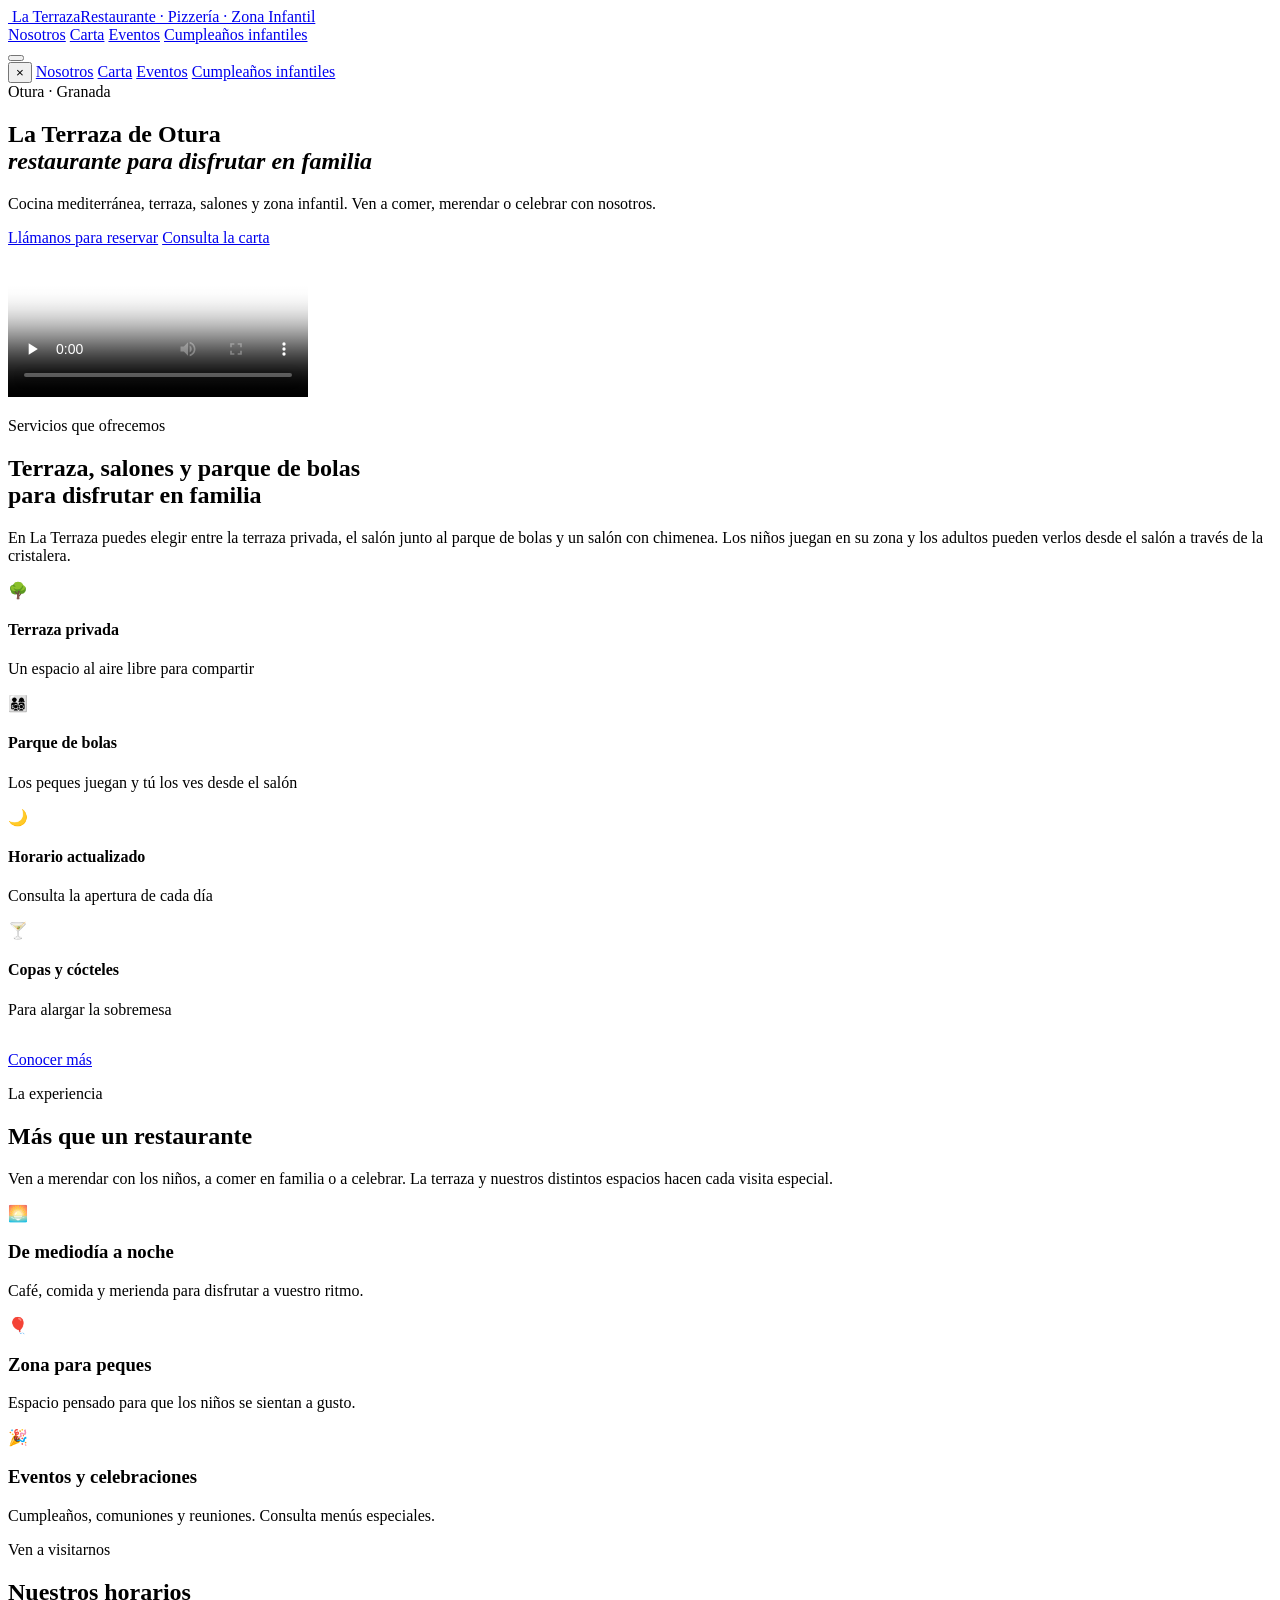
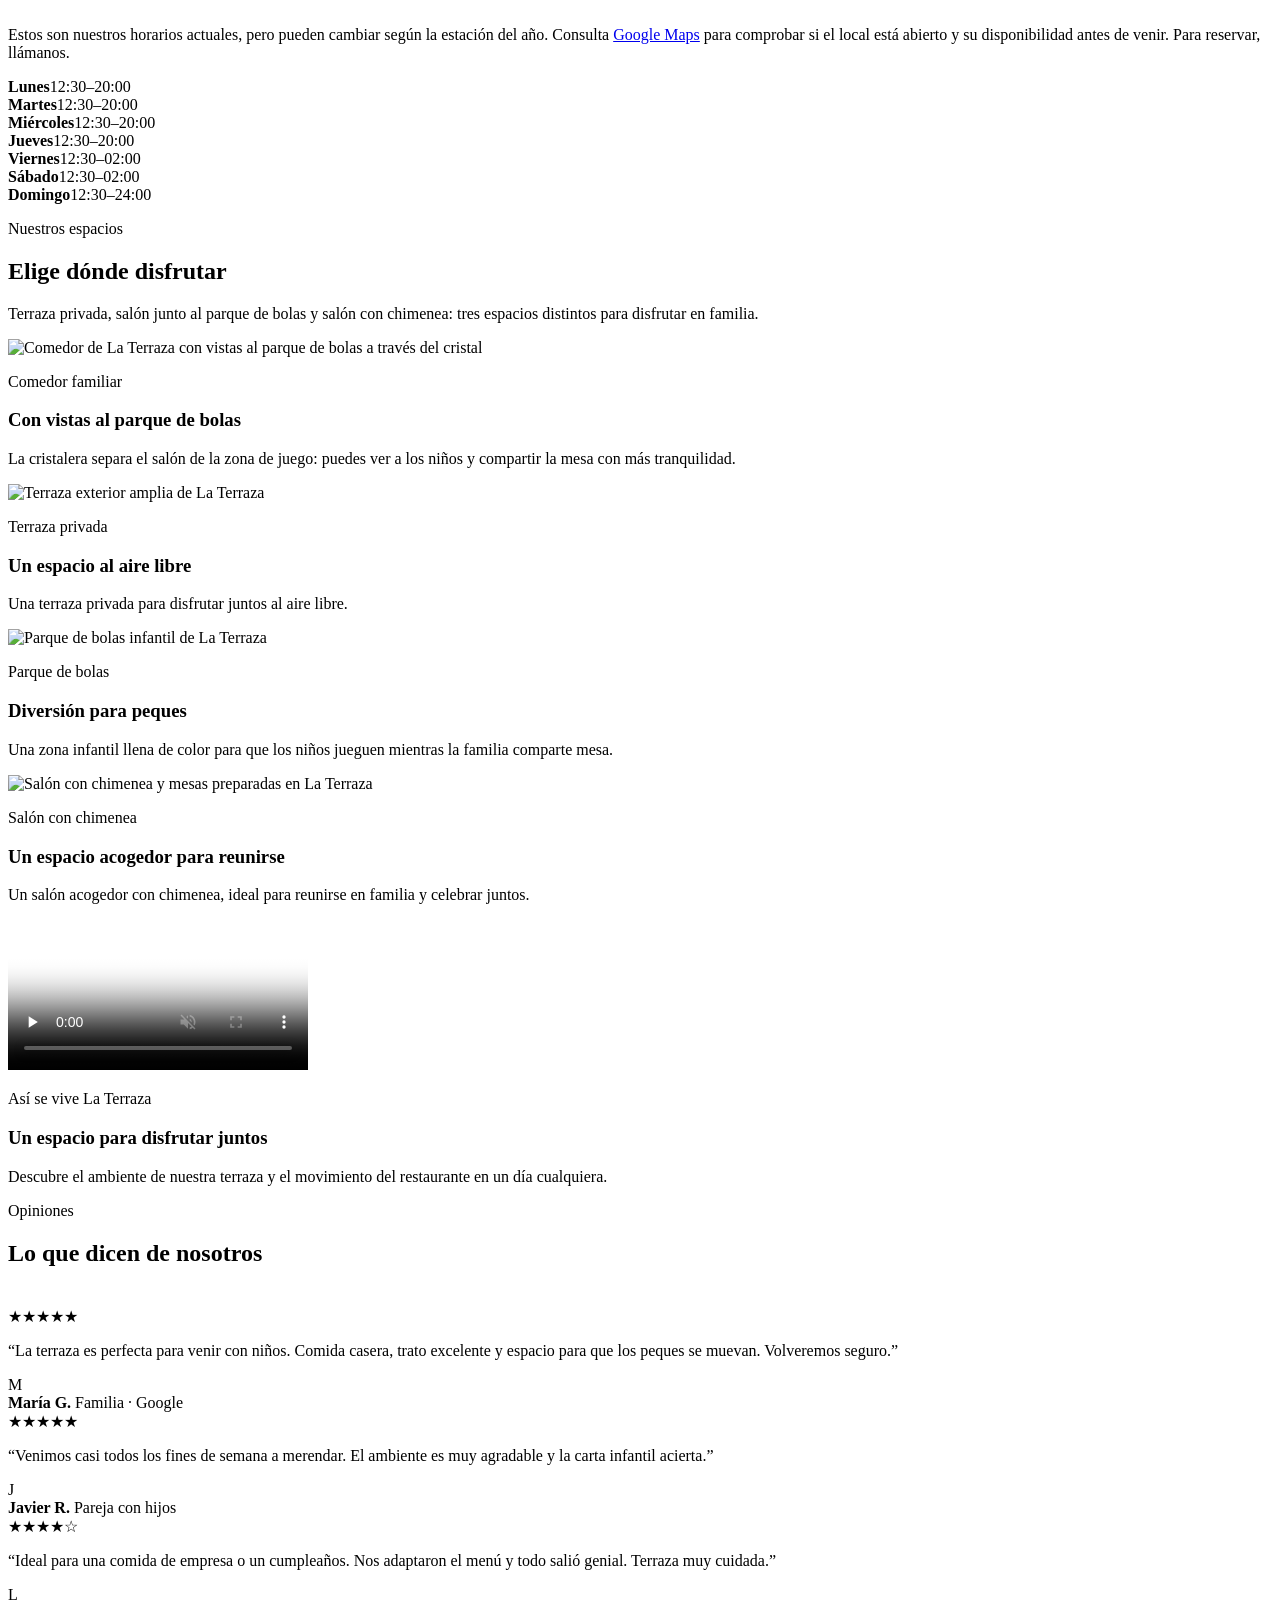
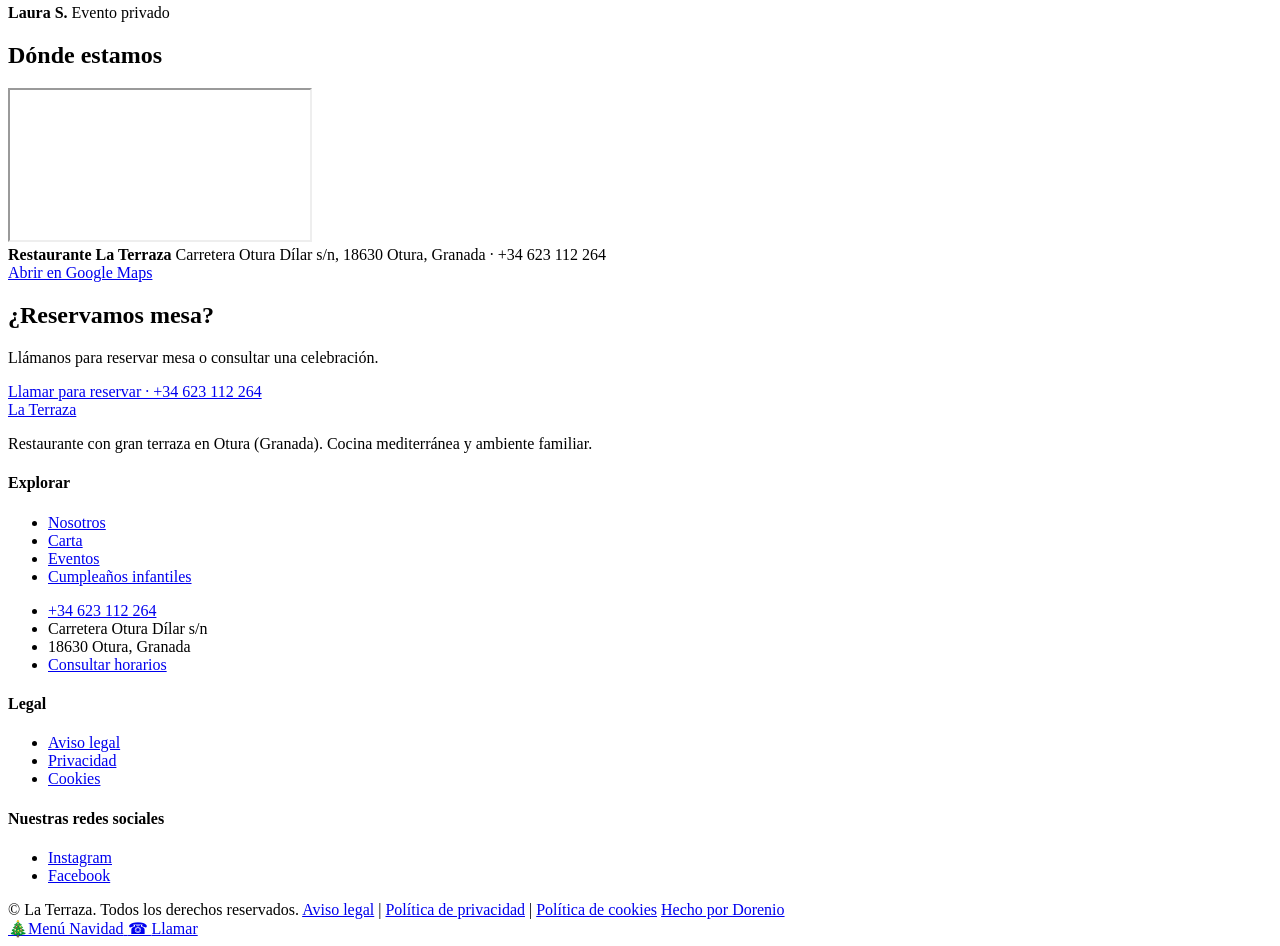
==== index.html @ bc618359 "Mejora SEO local de La Terraza" ====
<!DOCTYPE html>
<html lang="es">
<head>
  <meta charset="UTF-8" />
  <meta name="viewport" content="width=device-width, initial-scale=1.0" />
  <title>Restaurante en Otura, Granada | La Terraza</title>
  <meta name="description" content="Restaurante familiar en Otura con cocina mediterránea, terraza, salones y zona infantil. Ven a comer o celebra cumpleaños y eventos en La Terraza." />
  <meta name="theme-color" content="#1a2e1a" />
  <link rel="preconnect" href="https://fonts.googleapis.com" />
  <link rel="preconnect" href="https://fonts.gstatic.com" crossorigin />
  <link href="https://fonts.googleapis.com/css2?family=Cormorant+Garamond:ital,wght@0,400;0,500;0,600;0,700;1,400&family=Outfit:wght@300;400;500;600;700&display=swap" rel="stylesheet" media="print" onload="this.media='all'" />
  <link rel="preload" as="image" href="assets/portada-restaurante.jpg" fetchpriority="high" />
  <link rel="stylesheet" href="css/styles.css" />
</head>
<body>
  <header class="header" id="header">
    <div class="container header-inner">
      <a href="index.html" class="logo">
        <img class="brand-mark" src="assets/branding/logo-la-terraza.png" alt="" />
        <span class="brand-copy">La Terraza<span data-lang="es">Restaurante · Pizzería · Zona Infantil</span></span>
      </a>
      <nav class="nav">
        <a href="nosotros.html" data-lang="es">Nosotros</a>
        <a href="carta.html" data-lang="es">Carta</a>
        <a href="eventos.html" data-lang="es">Eventos</a>
        <a href="cumpleanos-infantiles.html" data-lang="es">Cumpleaños infantiles</a>
      </nav>
      <button class="burger" id="burger" aria-label="Menú"><span></span><span></span><span></span></button>
    </div>
  </header>

  <div class="mobile-nav" id="mobileNav">
    <button class="close-btn" id="closeNav">×</button>
    <a href="nosotros.html" data-lang="es">Nosotros</a>
    <a href="carta.html" data-lang="es">Carta</a>
    <a href="eventos.html" data-lang="es">Eventos</a>
    <a href="cumpleanos-infantiles.html" data-lang="es">Cumpleaños infantiles</a>
  </div>

  <section class="hero">
    <div class="hero-bg"></div>
    <div class="container hero-content">
      <span class="hero-badge">Otura · Granada</span>
      <h1>La Terraza de Otura<br><em>restaurante para disfrutar en familia</em></h1>
      <p class="hero-lead">Cocina mediterránea, terraza, salones y zona infantil. Ven a comer, merendar o celebrar con nosotros.</p>
      <div class="hero-actions">
        <a class="btn btn-primary" href="tel:+34623112264">Llámanos para reservar</a>
        <a class="btn btn-outline" href="carta.html">Consulta la carta</a>
      </div>
    </div>
  </section>


  <section class="about">
    <div class="container">
      <div class="about-grid">
        <div class="about-images">
          <video class="about-video" controls playsinline preload="none" poster="assets/videos/preview-home-about.jpg" aria-label="Vídeo de la terraza y el parque de bolas de La Terraza">
            <source src="assets/videos/igexport-DWR6IYSO7n6.mp4" type="video/mp4" />
            Tu navegador no puede reproducir este vídeo.
          </video>
        </div>
        <div>
          <p class="section-label" data-lang="es">Servicios que ofrecemos</p>
          <h2 class="section-title" data-lang="es">Terraza, salones y parque de bolas<br>para disfrutar en familia</h2>
          <p class="section-lead" data-lang="es">
            En La Terraza puedes elegir entre la terraza privada, el salón junto al parque de bolas y un salón con chimenea. Los niños juegan en su zona y los adultos pueden verlos desde el salón a través de la cristalera.
          </p>
          <div class="about-features">
            <div class="feature">
              <div class="feature-icon">🌳</div>
              <div>
                <h4 data-lang="es">Terraza privada</h4>
                <p data-lang="es">Un espacio al aire libre para compartir</p>
              </div>
            </div>
            <div class="feature">
              <div class="feature-icon">👨‍👩‍👧‍👦</div>
              <div>
                <h4 data-lang="es">Parque de bolas</h4>
                <p data-lang="es">Los peques juegan y tú los ves desde el salón</p>
              </div>
            </div>
            <div class="feature">
              <div class="feature-icon">🌙</div>
              <div>
                <h4 data-lang="es">Horario actualizado</h4>
                <p data-lang="es">Consulta la apertura de cada día</p>
              </div>
            </div>
            <div class="feature">
              <div class="feature-icon">🍸</div>
              <div>
                <h4 data-lang="es">Copas y cócteles</h4>
                <p data-lang="es">Para alargar la sobremesa</p>
              </div>
            </div>
          </div>
          <div style="margin-top: 2rem;">
            <a href="nosotros.html" class="btn btn-outline-dark" data-lang="es">Conocer más</a>
          </div>
        </div>
      </div>
    </div>
  </section>

  <section class="experience">
    <div class="container">
      <p class="section-label" data-lang="es">La experiencia</p>
      <h2 class="section-title" data-lang="es">Más que un restaurante</h2>
      <p class="section-lead" data-lang="es">
        Ven a merendar con los niños, a comer en familia o a celebrar. La terraza y nuestros distintos espacios hacen cada visita especial.
      </p>
      <div class="exp-grid">
        <div class="exp-card">
          <div class="icon">🌅</div>
          <h3 data-lang="es">De mediodía a noche</h3>
          <p data-lang="es">Café, comida y merienda para disfrutar a vuestro ritmo.</p>
        </div>
        <div class="exp-card">
          <div class="icon">🎈</div>
          <h3 data-lang="es">Zona para peques</h3>
          <p data-lang="es">Espacio pensado para que los niños se sientan a gusto.</p>
        </div>
        <div class="exp-card">
          <div class="icon">🎉</div>
          <h3 data-lang="es">Eventos y celebraciones</h3>
          <p data-lang="es">Cumpleaños, comuniones y reuniones. Consulta menús especiales.</p>
        </div>
      </div>
    </div>
  </section>

  <section class="hours" id="horarios">
    <div class="container">
      <p class="section-label" data-lang="es">Ven a visitarnos</p>
      <h2 class="section-title" data-lang="es">Nuestros horarios</h2>
      <p class="section-lead" data-lang="es">Estos son nuestros horarios actuales, pero pueden cambiar según la estación del año. Consulta <a href="https://www.google.com/maps/search/?api=1&amp;query=La+Terraza+Otura" target="_blank" rel="noopener noreferrer">Google Maps</a> para comprobar si el local está abierto y su disponibilidad antes de venir. Para reservar, llámanos.</p>
      <div class="hours-grid">
        <div class="hours-row"><strong>Lunes</strong><span>12:30–20:00</span></div>
        <div class="hours-row"><strong>Martes</strong><span>12:30–20:00</span></div>
        <div class="hours-row"><strong>Miércoles</strong><span>12:30–20:00</span></div>
        <div class="hours-row"><strong>Jueves</strong><span>12:30–20:00</span></div>
        <div class="hours-row"><strong>Viernes</strong><span>12:30–02:00</span></div>
        <div class="hours-row"><strong>Sábado</strong><span>12:30–02:00</span></div>
        <div class="hours-row"><strong>Domingo</strong><span>12:30–24:00</span></div>
      </div>
    </div>
  </section>

  <section class="spaces" id="espacios">
    <div class="container">
      <p class="section-label" data-lang="es">Nuestros espacios</p>
      <h2 class="section-title" data-lang="es">Elige dónde disfrutar</h2>
      <p class="section-lead" data-lang="es">Terraza privada, salón junto al parque de bolas y salón con chimenea: tres espacios distintos para disfrutar en familia.</p>
      <div class="spaces-grid">
        <article class="space-card">
          <img src="assets/site-media/GXM_9679.jpg" alt="Comedor de La Terraza con vistas al parque de bolas a través del cristal" loading="lazy" decoding="async" />
          <div class="space-card-content">
            <p class="section-label" data-lang="es">Comedor familiar</p>
            <h3 data-lang="es">Con vistas al parque de bolas</h3>
            <p data-lang="es">La cristalera separa el salón de la zona de juego: puedes ver a los niños y compartir la mesa con más tranquilidad.</p>
          </div>
        </article>
        <article class="space-card">
          <img src="assets/site-media/GXM_0129.jpg" alt="Terraza exterior amplia de La Terraza" loading="lazy" decoding="async" />
          <div class="space-card-content">
            <p class="section-label" data-lang="es">Terraza privada</p>
            <h3 data-lang="es">Un espacio al aire libre</h3>
            <p data-lang="es">Una terraza privada para disfrutar juntos al aire libre.</p>
          </div>
        </article>
        <article class="space-card">
          <img src="assets/site-media/GXM_0488.jpg" alt="Parque de bolas infantil de La Terraza" loading="lazy" decoding="async" />
          <div class="space-card-content">
            <p class="section-label" data-lang="es">Parque de bolas</p>
            <h3 data-lang="es">Diversión para peques</h3>
            <p data-lang="es">Una zona infantil llena de color para que los niños jueguen mientras la familia comparte mesa.</p>
          </div>
        </article>
        <article class="space-card">
          <img src="assets/salon-chimenea-2.png" alt="Salón con chimenea y mesas preparadas en La Terraza" loading="lazy" decoding="async" />
          <div class="space-card-content">
            <p class="section-label" data-lang="es">Salón con chimenea</p>
            <h3 data-lang="es">Un espacio acogedor para reunirse</h3>
            <p data-lang="es">Un salón acogedor con chimenea, ideal para reunirse en familia y celebrar juntos.</p>
          </div>
        </article>
      </div>
      <div class="spaces-video">
        <video controls muted loop playsinline preload="none" poster="assets/videos/preview-home-spaces.jpg">
          <source src="assets/videos/igexport-DdZj7UNuQaH.mp4" type="video/mp4" />
        </video>
        <div>
          <p class="section-label" data-lang="es">Así se vive La Terraza</p>
          <h3 data-lang="es">Un espacio para disfrutar juntos</h3>
          <p data-lang="es">Descubre el ambiente de nuestra terraza y el movimiento del restaurante en un día cualquiera.</p>
        </div>
      </div>
    </div>
  </section>

  <section class="reviews">
    <div class="container">
      <p class="section-label" data-lang="es">Opiniones</p>
      <h2 class="section-title" data-lang="es">Lo que dicen de nosotros</h2>
      <div class="reviews-grid" style="margin-top: 2.5rem;">
        <div class="review-card">
          <div class="stars">★★★★★</div>
          <p data-lang="es">“La terraza es perfecta para venir con niños. Comida casera, trato excelente y espacio para que los peques se muevan. Volveremos seguro.”</p>
          <div class="review-author">
            <div class="review-avatar">M</div>
            <div>
              <strong>María G.</strong>
              <span data-lang="es">Familia · Google</span>
            </div>
          </div>
        </div>
        <div class="review-card">
          <div class="stars">★★★★★</div>
          <p data-lang="es">“Venimos casi todos los fines de semana a merendar. El ambiente es muy agradable y la carta infantil acierta.”</p>
          <div class="review-author">
            <div class="review-avatar">J</div>
            <div>
              <strong>Javier R.</strong>
              <span data-lang="es">Pareja con hijos</span>
            </div>
          </div>
        </div>
        <div class="review-card">
          <div class="stars">★★★★☆</div>
          <p data-lang="es">“Ideal para una comida de empresa o un cumpleaños. Nos adaptaron el menú y todo salió genial. Terraza muy cuidada.”</p>
          <div class="review-author">
            <div class="review-avatar">L</div>
            <div>
              <strong>Laura S.</strong>
              <span data-lang="es">Evento privado</span>
            </div>
          </div>
        </div>
      </div>
    </div>
  </section>

  <section class="home-map">
    <div class="container">
      <h2 class="section-title">Dónde estamos</h2>
      <div class="map-wrap">
        <iframe
          src="https://maps.google.com/maps?q=Restaurante+La+Terraza,+Otura&ll=37.0891756,-3.6273285&z=17&hl=es&output=embed"
          allowfullscreen=""
          loading="lazy"
          referrerpolicy="no-referrer-when-downgrade"
          title="Ubicación de La Terraza en Otura, Granada">
        </iframe>
      </div>
      <div class="map-card">
        <div>
          <strong>Restaurante La Terraza</strong>
          <span>Carretera Otura Dílar s/n, 18630 Otura, Granada · +34 623 112 264</span>
        </div>
        <a class="btn btn-primary" href="https://www.google.com/maps/search/?api=1&amp;query=Restaurante+La+Terraza+Otura" target="_blank" rel="noopener noreferrer">Abrir en Google Maps</a>
      </div>
    </div>
  </section>
<section class="cta-strip cta-about">
    <div class="container">
      <h2 data-lang="es">¿Reservamos mesa?</h2>
      <p data-lang="es">Llámanos para reservar mesa o consultar una celebración.</p>
      <div class="hero-actions"><a href="tel:+34623112264" class="btn btn-primary">Llamar para reservar · +34 623 112 264</a></div>
      <div class="hero-actions">
      </div>
    </div>
  </section>

  <footer class="footer">
    <div class="container">
      <div class="footer-grid">
        <div class="footer-brand">
          <a href="index.html" class="logo"><img class="brand-mark" src="assets/branding/logo-la-terraza.png" alt="" />La Terraza</a>
          <p data-lang="es">Restaurante con gran terraza en Otura (Granada). Cocina mediterránea y ambiente familiar.</p>
          </div>
        <div>
          <h4 data-lang="es">Explorar</h4>
          <ul>
              <li><a href="nosotros.html" data-lang="es">Nosotros</a></li>
              <li><a href="carta.html" data-lang="es">Carta</a></li>
              <li><a href="eventos.html" data-lang="es">Eventos</a></li>
              <li><a href="cumpleanos-infantiles.html" data-lang="es">Cumpleaños infantiles</a></li>
            </ul>
        </div>
        <div>
          <ul>
            <li><a href="tel:+34623112264">+34 623 112 264</a></li>
            <li>Carretera Otura Dílar s/n</li>
            <li>18630 Otura, Granada</li>
            <li><a href="index.html#horarios" data-lang="es">Consultar horarios</a></li>
          </ul>
        </div>
        <div>
          <h4 data-lang="es">Legal</h4>
          <ul>
            <li><a href="aviso-legal.html" data-lang="es">Aviso legal</a></li>
            <li><a href="privacidad.html" data-lang="es">Privacidad</a></li>
            <li><a href="cookies.html" data-lang="es">Cookies</a></li>
          </ul>
        </div>
        <div>
          <h4 data-lang="es">Nuestras redes sociales</h4>
          <ul>
            <li><a href="https://www.instagram.com/la_terraza_otura/" target="_blank" rel="noopener noreferrer">Instagram</a></li>
            <li><a href="https://www.facebook.com/LATERRAZAOTURA/" target="_blank" rel="noopener noreferrer">Facebook</a></li>
          </ul>
        </div>
      </div>
      <div class="footer-bottom">
        <span>© <span id="year"></span> La Terraza. <span data-lang="es">Todos los derechos reservados.</span></span>
        <span class="footer-legal"><a href="aviso-legal.html">Aviso legal</a> | <a href="privacidad.html">Política de privacidad</a> | <a href="cookies.html">Política de cookies</a></span>
        <span class="footer-credit"><a href="https://dorenio.com" target="_blank" rel="noopener noreferrer">Hecho por Dorenio</a></span>
      </div>
    </div>
  </footer>

  <script src="js/main.js"></script>
  <a href="assets/menu-navidad.pdf" class="christmas-float" target="_blank" rel="noopener noreferrer" aria-label="Ver menú y evento de Navidad">
    <span aria-hidden="true">🎄</span><span>Menú Navidad</span>
  </a>
  <a href="tel:+34623112264" class="call-float" aria-label="Llamar a La Terraza">☎ <span>Llamar</span></a>
</body>
</html>
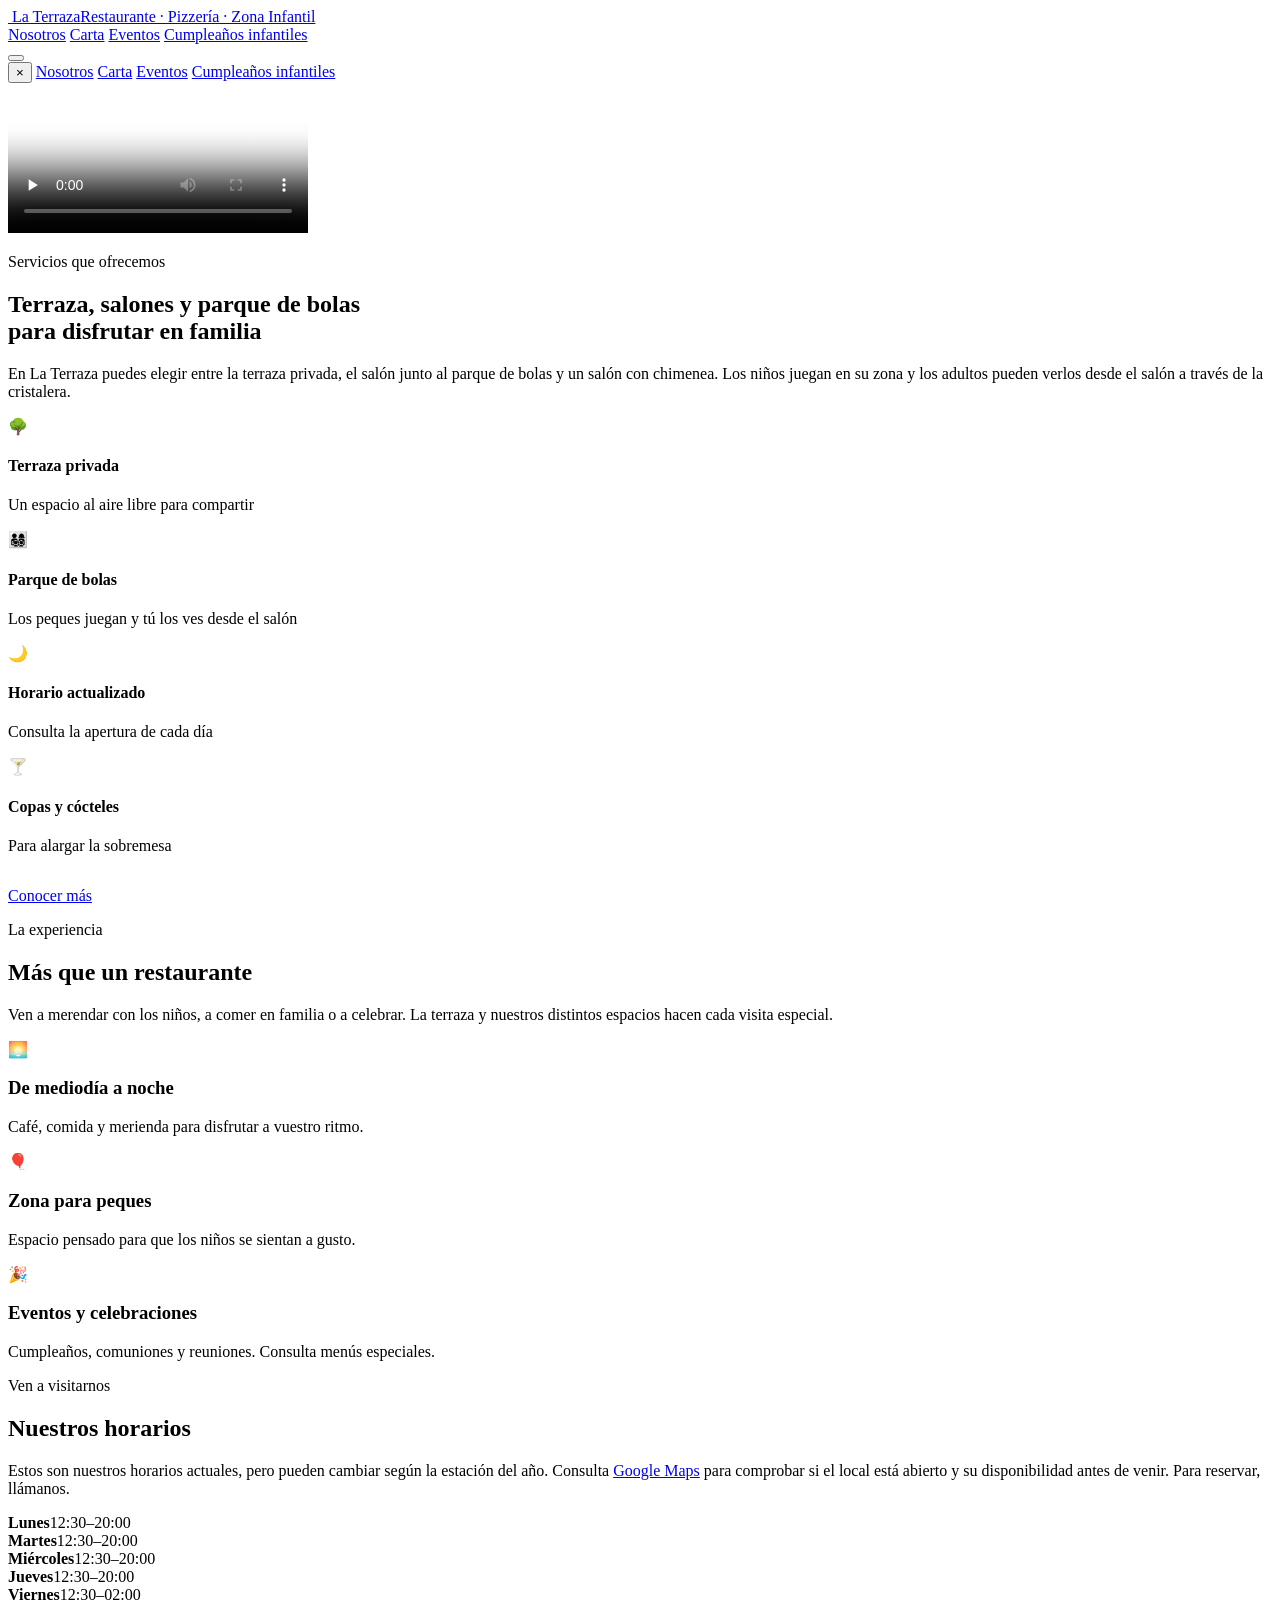
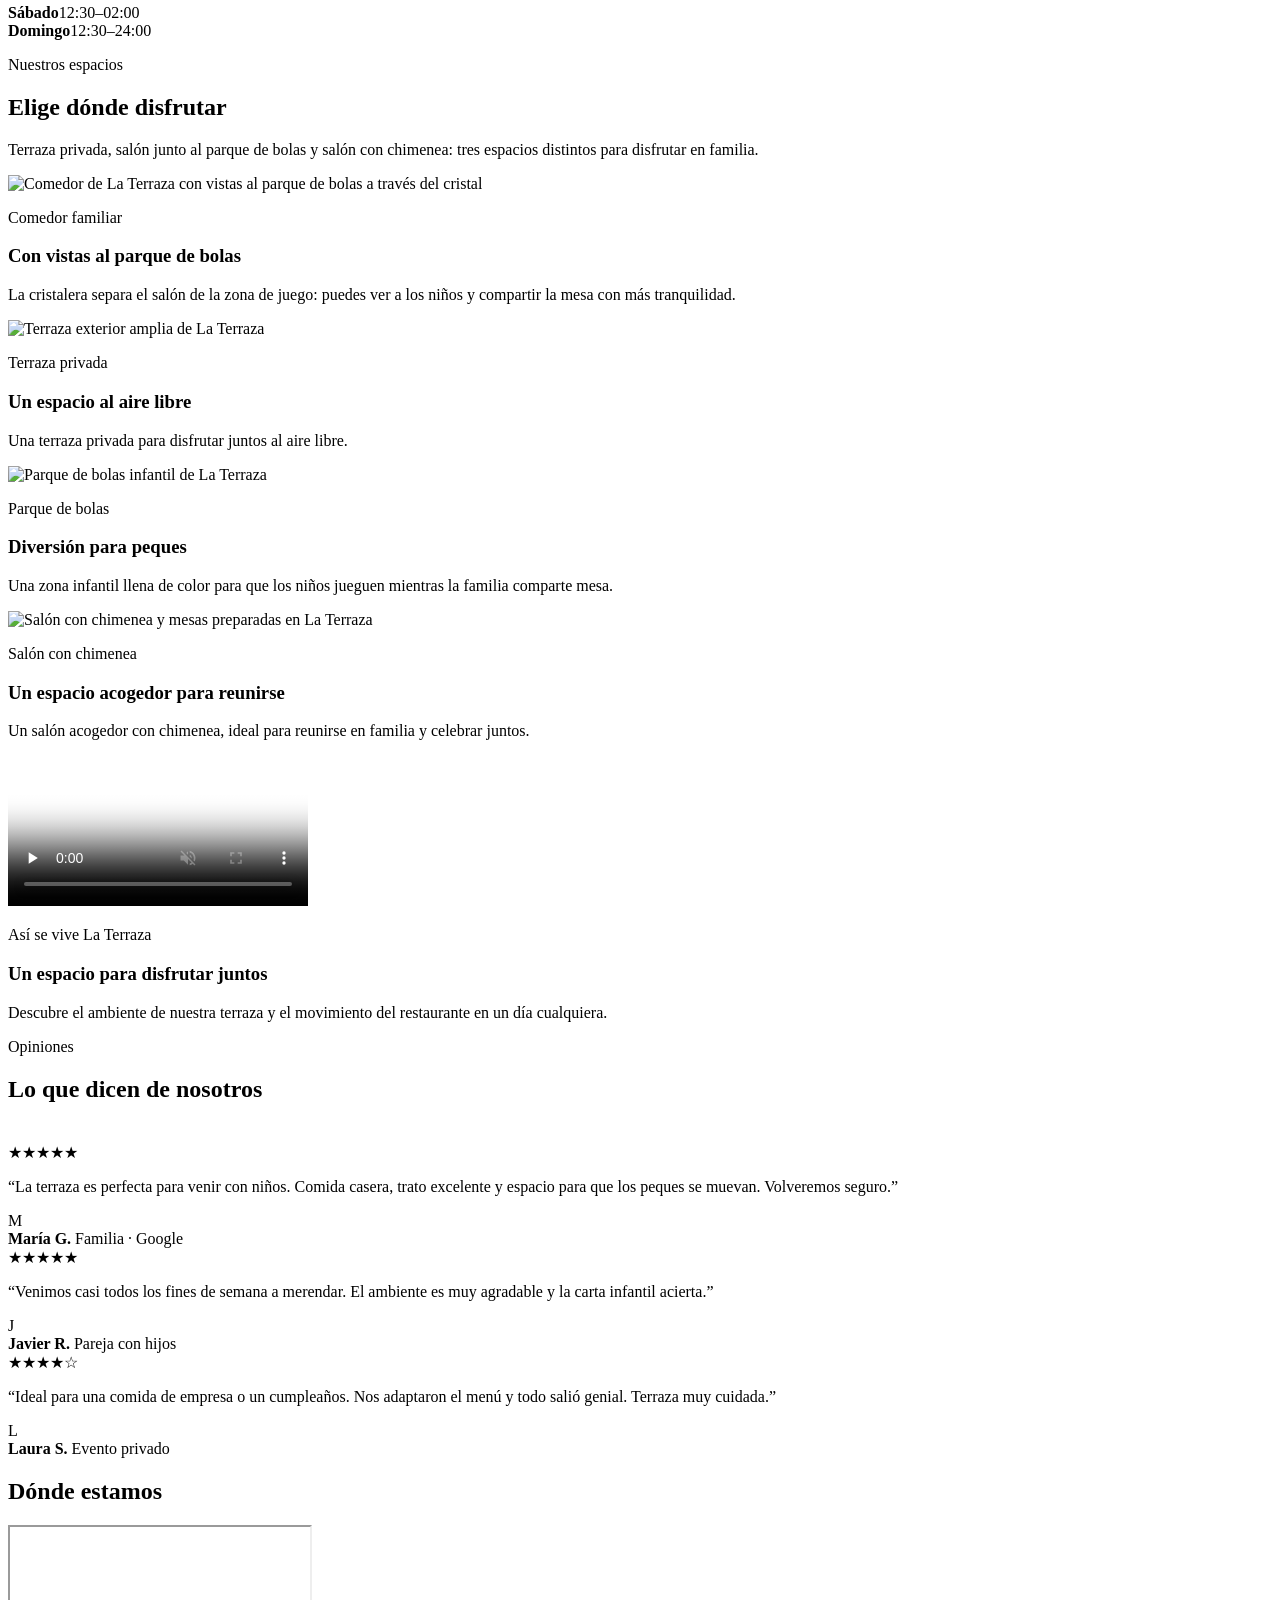
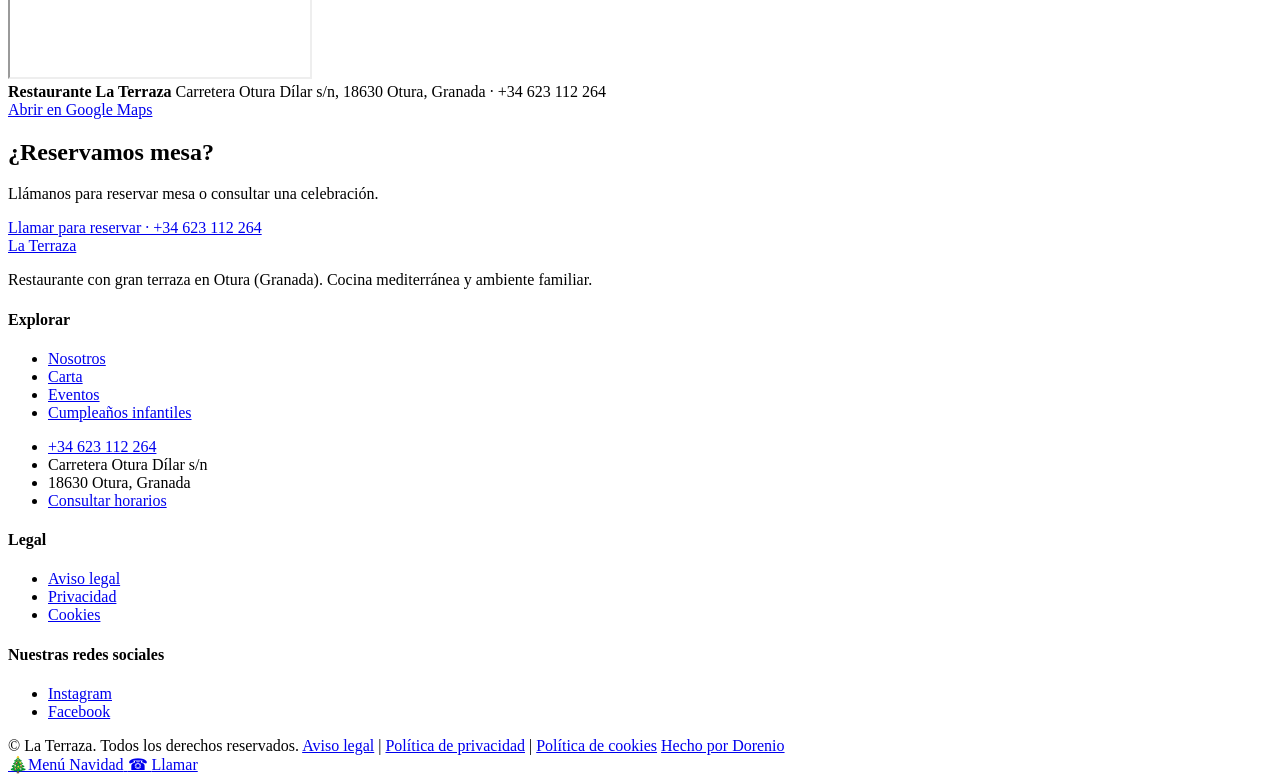
==== commit 0bb2fbb2: "Retira texto no solicitado de portada" ====
--- a/index.html
+++ b/index.html
@@ -39,15 +39,6 @@
 
   <section class="hero">
     <div class="hero-bg"></div>
-    <div class="container hero-content">
-      <span class="hero-badge">Otura · Granada</span>
-      <h1>La Terraza de Otura<br><em>restaurante para disfrutar en familia</em></h1>
-      <p class="hero-lead">Cocina mediterránea, terraza, salones y zona infantil. Ven a comer, merendar o celebrar con nosotros.</p>
-      <div class="hero-actions">
-        <a class="btn btn-primary" href="tel:+34623112264">Llámanos para reservar</a>
-        <a class="btn btn-outline" href="carta.html">Consulta la carta</a>
-      </div>
-    </div>
   </section>
 
 
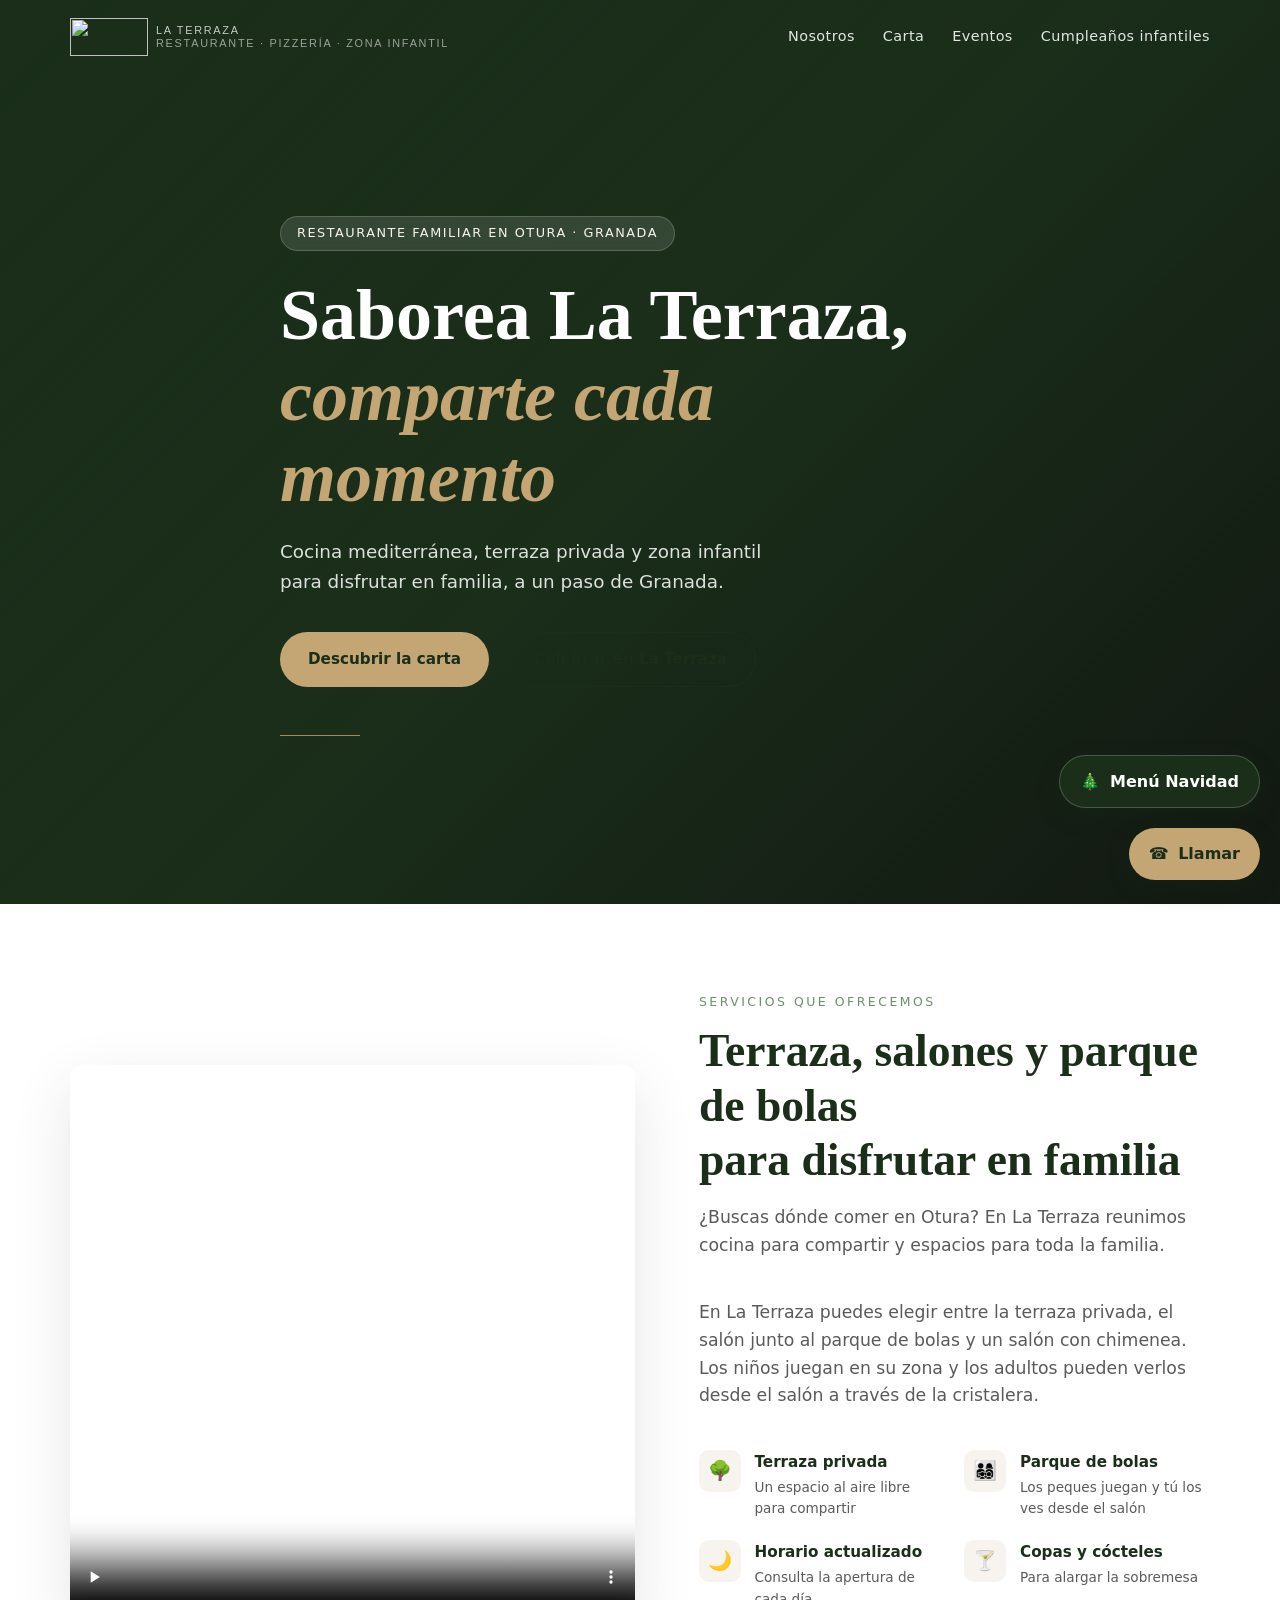
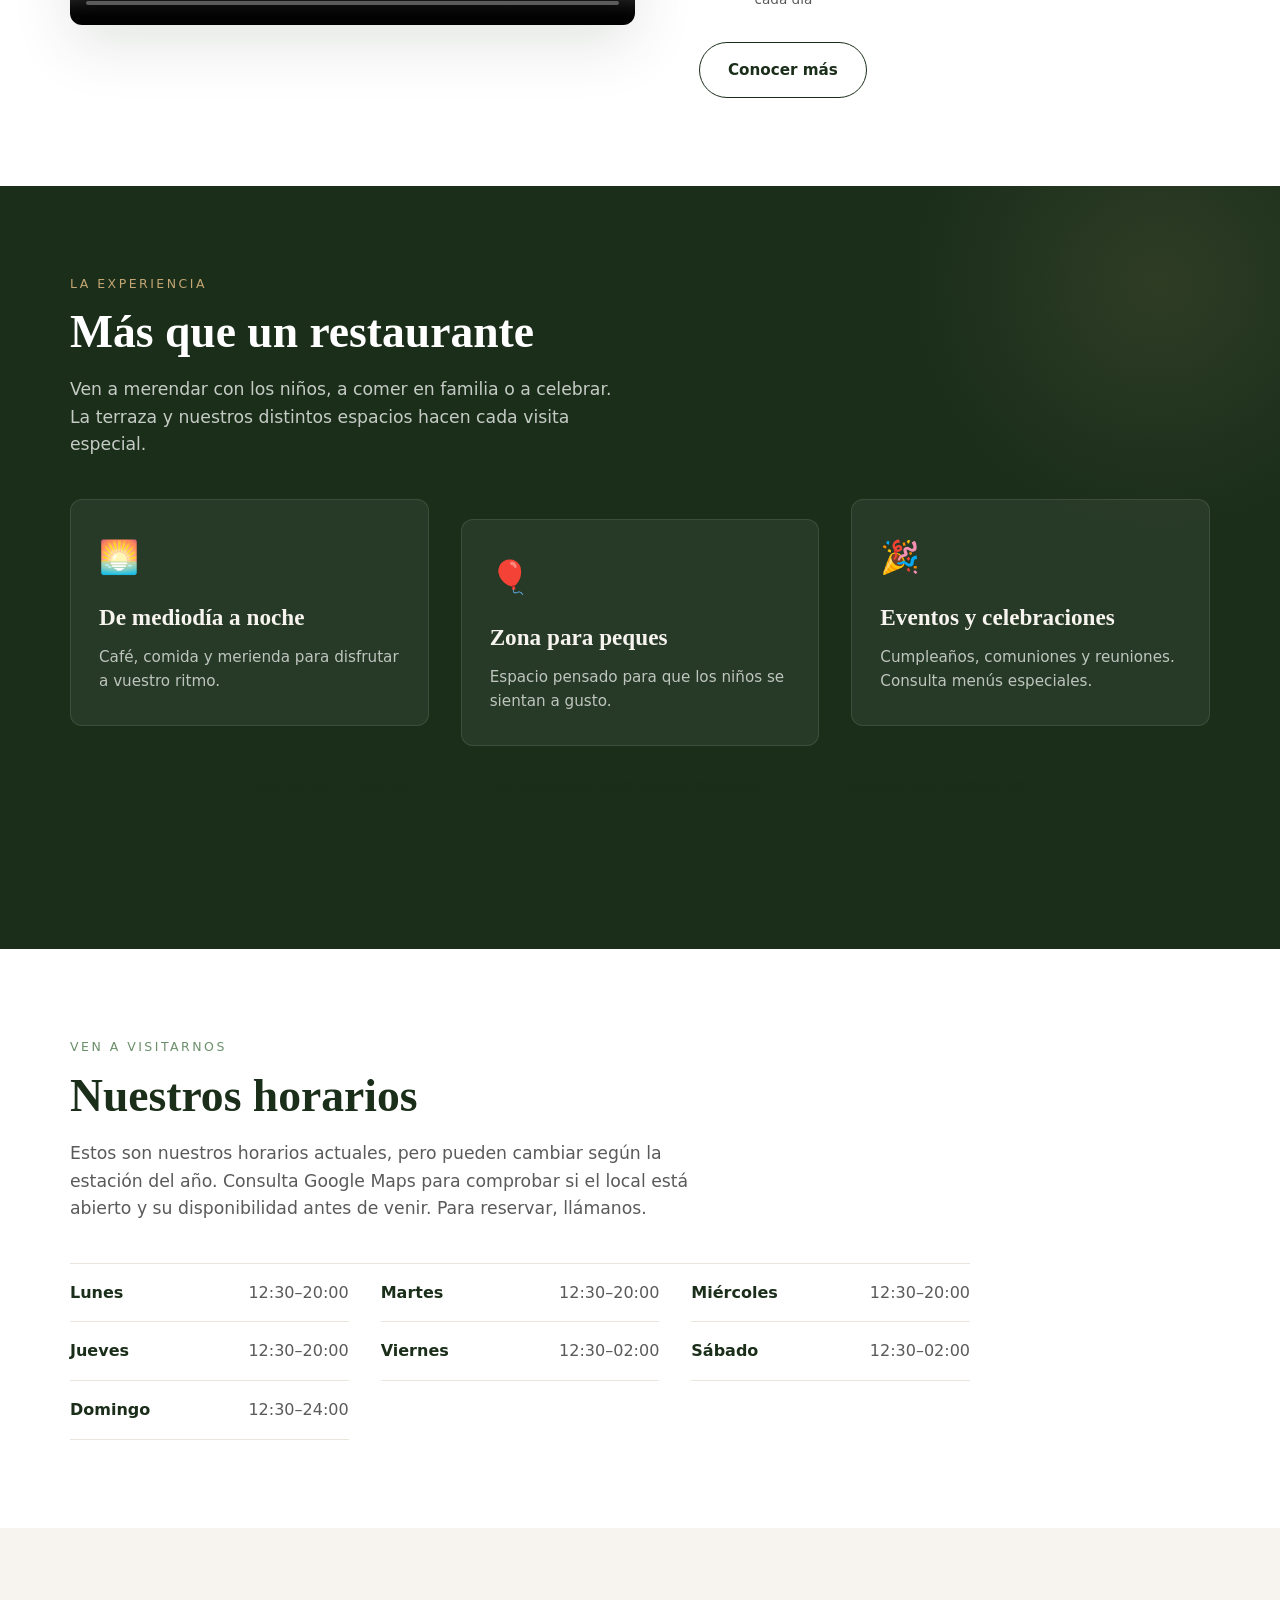
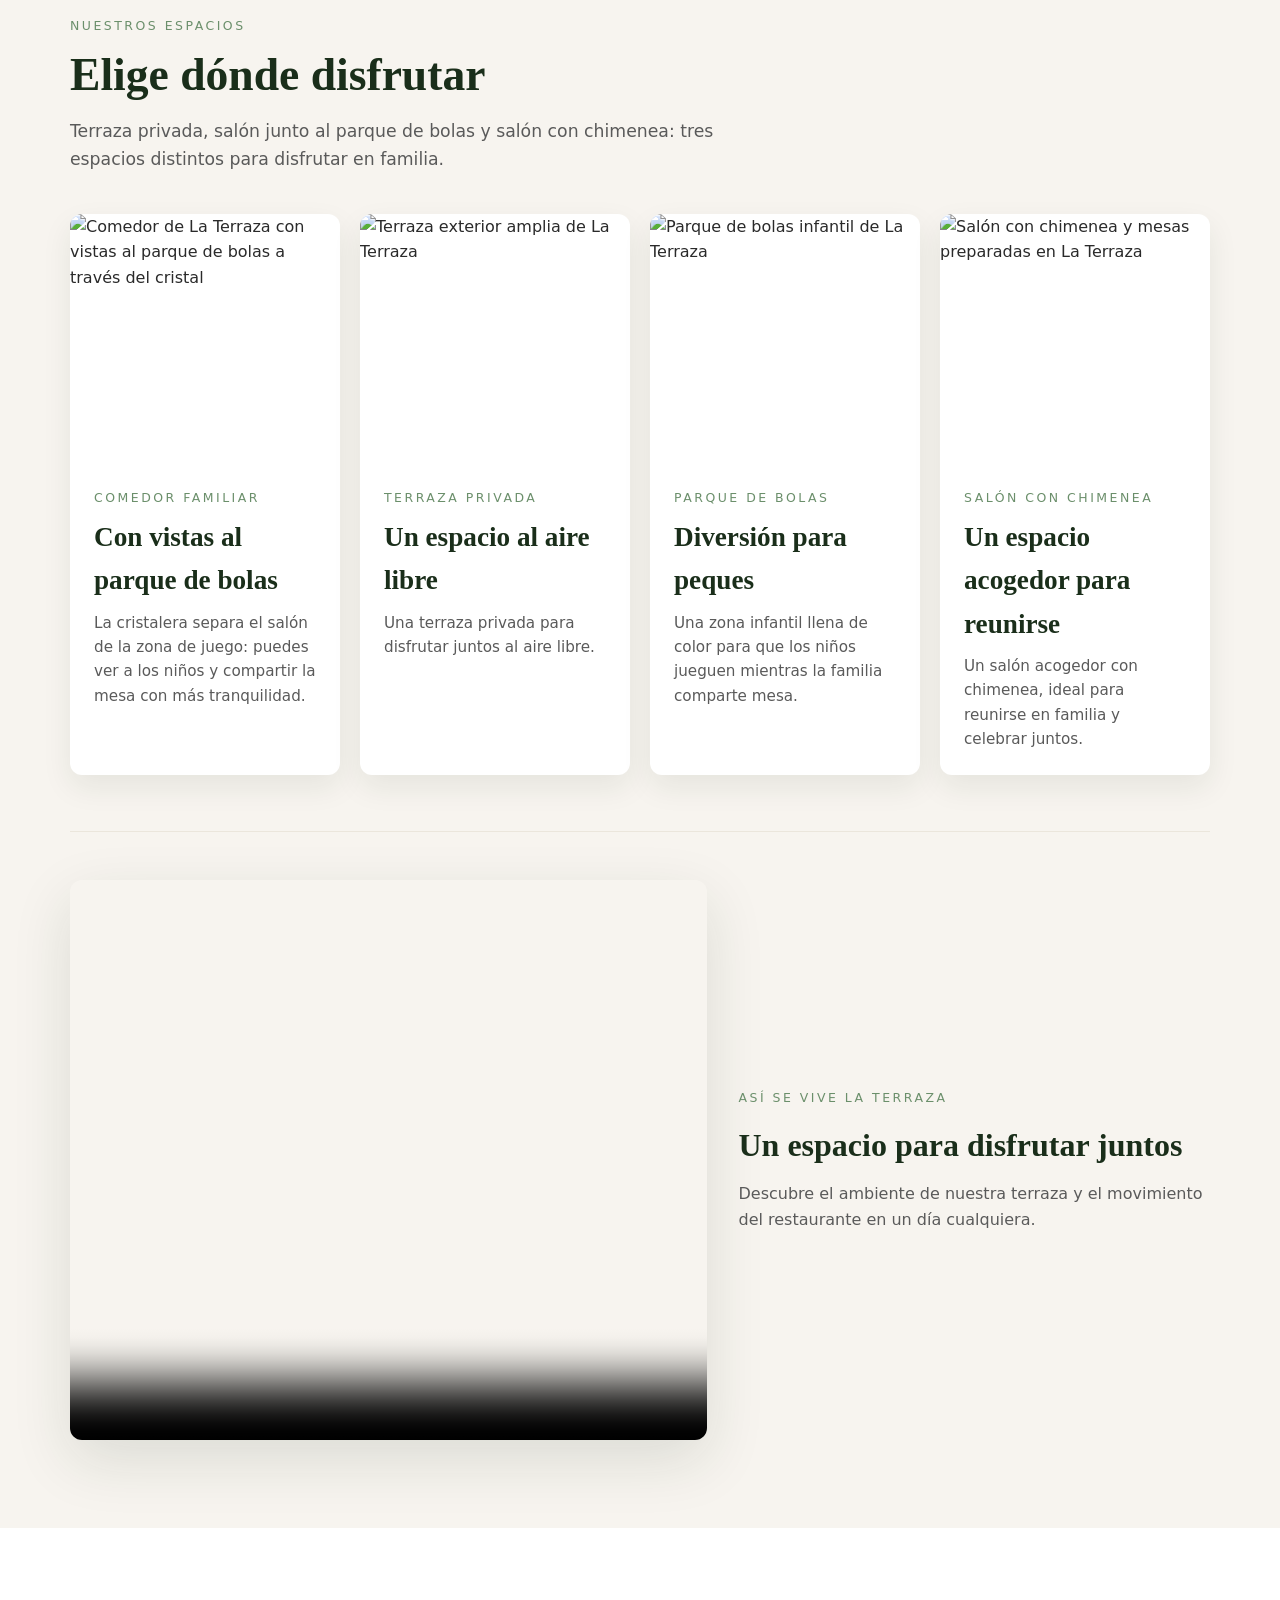
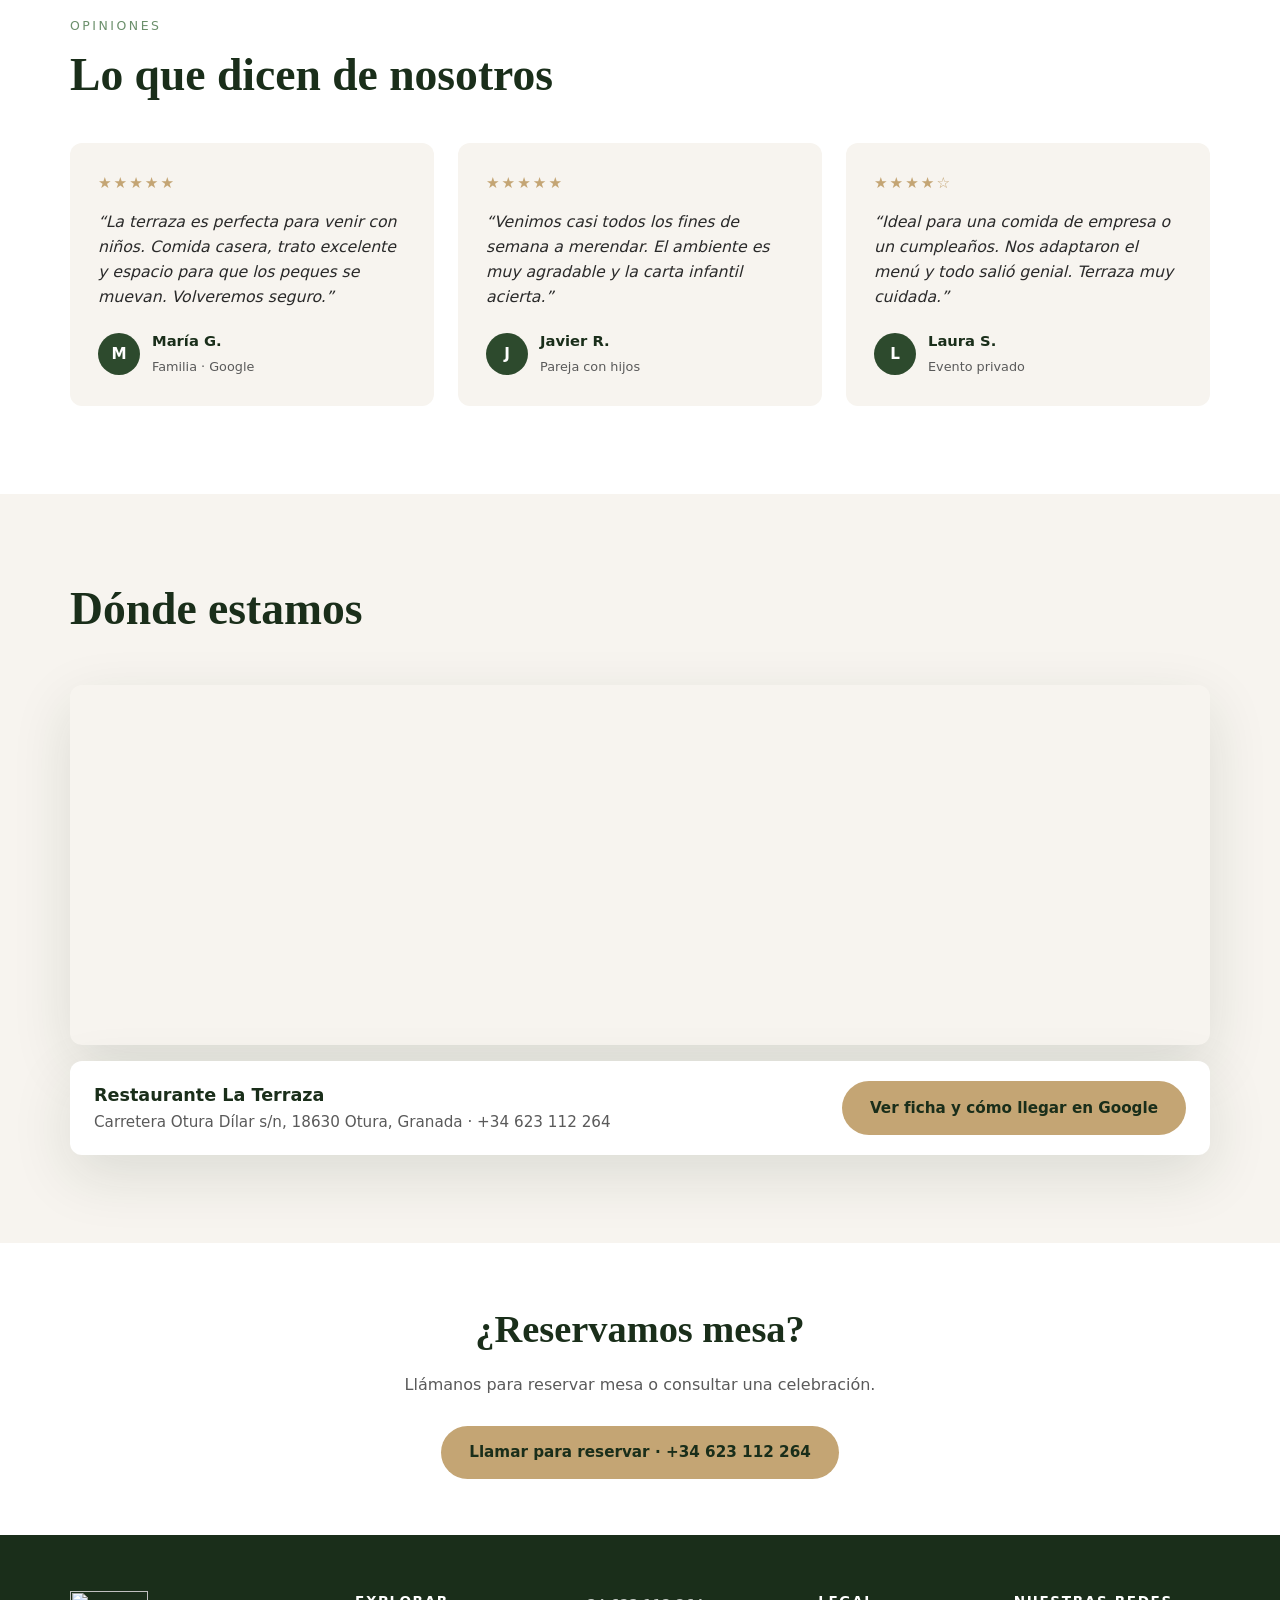
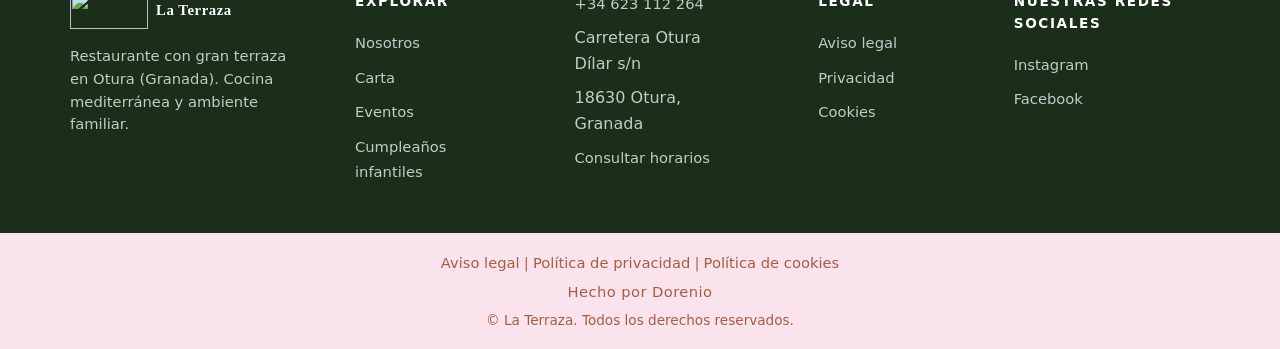
==== commit 2e31d83f: "Improve homepage SEO and local business metadata" ====
--- a/index.html
+++ b/index.html
@@ -3,8 +3,8 @@
 <head>
   <meta charset="UTF-8" />
   <meta name="viewport" content="width=device-width, initial-scale=1.0" />
-  <title>Restaurante en Otura, Granada | La Terraza</title>
-  <meta name="description" content="Restaurante familiar en Otura con cocina mediterránea, terraza, salones y zona infantil. Ven a comer o celebra cumpleaños y eventos en La Terraza." />
+  <title>Restaurante familiar en Otura, Granada | La Terraza</title>
+  <meta name="description" content="Disfruta de cocina mediterránea, terraza privada y zona infantil en La Terraza, restaurante familiar en Otura, Granada. Consulta la carta y celebra con nosotros." />
   <meta name="theme-color" content="#1a2e1a" />
   <link rel="preconnect" href="https://fonts.googleapis.com" />
   <link rel="preconnect" href="https://fonts.gstatic.com" crossorigin />
@@ -39,6 +39,15 @@
 
   <section class="hero">
     <div class="hero-bg"></div>
+    <div class="container hero-content">
+      <span class="hero-badge">Restaurante familiar en Otura · Granada</span>
+      <h1>Saborea La Terraza,<br><em>comparte cada momento</em></h1>
+      <p class="hero-lead">Cocina mediterránea, terraza privada y zona infantil para disfrutar en familia, a un paso de Granada.</p>
+      <div class="hero-actions">
+        <a href="carta.html" class="btn btn-primary">Descubrir la carta</a>
+        <a href="eventos.html" class="btn btn-outline-dark">Celebrar en La Terraza</a>
+      </div>
+    </div>
   </section>
 
 
@@ -54,6 +63,7 @@
         <div>
           <p class="section-label" data-lang="es">Servicios que ofrecemos</p>
           <h2 class="section-title" data-lang="es">Terraza, salones y parque de bolas<br>para disfrutar en familia</h2>
+          <p class="section-lead">¿Buscas dónde comer en Otura? En La Terraza reunimos cocina para compartir y espacios para toda la familia.</p>
           <p class="section-lead" data-lang="es">
             En La Terraza puedes elegir entre la terraza privada, el salón junto al parque de bolas y un salón con chimenea. Los niños juegan en su zona y los adultos pueden verlos desde el salón a través de la cristalera.
           </p>
@@ -61,28 +71,28 @@
             <div class="feature">
               <div class="feature-icon">🌳</div>
               <div>
-                <h4 data-lang="es">Terraza privada</h4>
+                <h3 data-lang="es">Terraza privada</h3>
                 <p data-lang="es">Un espacio al aire libre para compartir</p>
               </div>
             </div>
             <div class="feature">
               <div class="feature-icon">👨‍👩‍👧‍👦</div>
               <div>
-                <h4 data-lang="es">Parque de bolas</h4>
+                <h3 data-lang="es">Parque de bolas</h3>
                 <p data-lang="es">Los peques juegan y tú los ves desde el salón</p>
               </div>
             </div>
             <div class="feature">
               <div class="feature-icon">🌙</div>
               <div>
-                <h4 data-lang="es">Horario actualizado</h4>
+                <h3 data-lang="es">Horario actualizado</h3>
                 <p data-lang="es">Consulta la apertura de cada día</p>
               </div>
             </div>
             <div class="feature">
               <div class="feature-icon">🍸</div>
               <div>
-                <h4 data-lang="es">Copas y cócteles</h4>
+                <h3 data-lang="es">Copas y cócteles</h3>
                 <p data-lang="es">Para alargar la sobremesa</p>
               </div>
             </div>
@@ -118,6 +128,11 @@
           <h3 data-lang="es">Eventos y celebraciones</h3>
           <p data-lang="es">Cumpleaños, comuniones y reuniones. Consulta menús especiales.</p>
         </div>
+      </div>
+      <div class="hero-actions" style="justify-content:center; margin-top:2rem;">
+        <a href="carta.html" class="btn btn-outline-dark">Ver carta y menús</a>
+        <a href="eventos.html" class="btn btn-outline-dark">Ver espacios para celebraciones</a>
+        <a href="cumpleanos-infantiles.html" class="btn btn-outline-dark">Cumpleaños infantiles</a>
       </div>
     </div>
   </section>
@@ -250,7 +265,7 @@
           <strong>Restaurante La Terraza</strong>
           <span>Carretera Otura Dílar s/n, 18630 Otura, Granada · +34 623 112 264</span>
         </div>
-        <a class="btn btn-primary" href="https://www.google.com/maps/search/?api=1&amp;query=Restaurante+La+Terraza+Otura" target="_blank" rel="noopener noreferrer">Abrir en Google Maps</a>
+        <a class="btn btn-primary" href="https://www.google.com/maps/search/?api=1&amp;query=Restaurante+La+Terraza+Carretera+Otura+Dilar+18630" target="_blank" rel="noopener noreferrer">Ver ficha y cómo llegar en Google</a>
       </div>
     </div>
   </section>
--- a/css/styles.css
+++ b/css/styles.css
@@ -0,0 +1,2000 @@
+:root {
+  color-scheme: only light;
+  --green-dark: #1a2e1a;
+  --green-mid: #2d4a2d;
+  --green-soft: #3d5c3d;
+  --green-light: #6b8f6b;
+  --cream: #f7f4ef;
+  --cream-dark: #ebe6dc;
+  --white: #ffffff;
+  --black: #0f0f0f;
+  --gold: #c4a574;
+  --text: #2a2a2a;
+  --text-light: #5a5a5a;
+  --shadow: 0 20px 60px rgba(26, 46, 26, 0.12);
+  --radius: 12px;
+  --transition: 0.35s cubic-bezier(0.22, 1, 0.36, 1);
+}
+
+*, *::before, *::after { box-sizing: border-box; margin: 0; padding: 0; }
+
+html { scroll-behavior: smooth; }
+
+body {
+  font-family: 'Outfit', system-ui, sans-serif;
+  background: var(--cream);
+  color: var(--text);
+  line-height: 1.6;
+  overflow-x: hidden;
+}
+
+img { max-width: 100%; height: auto; display: block; }
+a { color: inherit; text-decoration: none; }
+
+.container {
+  width: min(1140px, 92%);
+  margin-inline: auto;
+}
+
+/* ========== HEADER ========== */
+.header {
+  position: fixed;
+  top: 0;
+  left: 0;
+  right: 0;
+  z-index: 1000;
+  padding: 1.1rem 0;
+  transition: background var(--transition), padding var(--transition), box-shadow var(--transition);
+  background: transparent;
+}
+
+.header.scrolled,
+.header.solid {
+  background: rgba(26, 46, 26, 0.97);
+  backdrop-filter: blur(12px);
+  padding: 0.7rem 0;
+  box-shadow: 0 4px 30px rgba(0,0,0,0.15);
+}
+
+.header-inner {
+  display: flex;
+  align-items: center;
+  justify-content: space-between;
+  gap: 1.5rem;
+}
+
+.logo {
+  font-family: 'Cormorant Garamond', serif;
+  font-size: 2.05rem;
+  font-weight: 600;
+  color: var(--white);
+  letter-spacing: 0.04em;
+  display: flex;
+  flex-direction: row;
+  align-items: center;
+  gap: 0.5rem;
+  line-height: 1.15;
+}
+
+.brand-mark {
+  width: 78px;
+  height: 38px;
+  object-fit: contain;
+  object-position: center;
+}
+
+.brand-copy { display: flex; flex-direction: column; }
+
+.logo span {
+  font-size: 0.68rem;
+  font-family: 'Outfit', sans-serif;
+  font-weight: 400;
+  letter-spacing: 0.16em;
+  text-transform: uppercase;
+  opacity: 0.75;
+}
+
+.nav {
+  display: flex;
+  align-items: center;
+  gap: 1.75rem;
+}
+
+.nav a {
+  color: rgba(255,255,255,0.88);
+  font-size: 0.9rem;
+  font-weight: 400;
+  letter-spacing: 0.03em;
+  transition: color var(--transition);
+  position: relative;
+}
+
+.nav a::after {
+  content: '';
+  position: absolute;
+  left: 0;
+  bottom: -4px;
+  width: 0;
+  height: 1.5px;
+  background: var(--gold);
+  transition: width var(--transition);
+}
+
+.nav a:hover,
+.nav a.active { color: var(--white); }
+.nav a:hover::after,
+.nav a.active::after { width: 100%; }
+
+.nav-cta {
+  background: var(--gold) !important;
+  color: var(--green-dark) !important;
+  padding: 0.55rem 1.2rem;
+  border-radius: 50px;
+  font-weight: 600 !important;
+  font-size: 0.88rem !important;
+}
+
+.nav-cta::after { display: none !important; }
+.nav-cta:hover { background: #d4b584 !important; }
+
+.lang-switch {
+  display: none;
+  gap: 0.35rem;
+  font-size: 0.8rem;
+  color: rgba(255,255,255,0.6);
+}
+
+.lang-switch button {
+  background: none;
+  border: none;
+  color: inherit;
+  cursor: pointer;
+  font-family: inherit;
+  font-size: inherit;
+  padding: 0.2rem 0.3rem;
+  transition: color var(--transition);
+}
+
+.lang-switch button.active,
+.lang-switch button:hover { color: var(--white); }
+
+.reveal {
+  opacity: 0;
+  transform: translateY(24px);
+  transition: opacity 0.7s ease, transform 0.7s ease;
+}
+
+.reveal.is-visible {
+  opacity: 1;
+  transform: translateY(0);
+}
+
+body.menu-page .reveal { opacity: 1; transform: none; }
+
+.burger {
+  display: none;
+  flex-direction: column;
+  gap: 5px;
+  background: none;
+  border: none;
+  cursor: pointer;
+  padding: 4px;
+}
+
+.burger span {
+  width: 24px;
+  height: 2px;
+  background: var(--white);
+  transition: var(--transition);
+}
+
+/* ========== PAGE HERO (inner pages) ========== */
+.page-hero {
+  background: var(--green-dark);
+  padding: 9rem 0 4rem;
+  position: relative;
+  overflow: hidden;
+}
+
+.page-hero::before {
+  content: '';
+  position: absolute;
+  inset: 0;
+  background:
+    linear-gradient(135deg, rgba(26,46,26,0.92) 0%, rgba(26,46,26,0.75) 100%),
+    url('../assets/terraza-ambiente.jpg') center/cover no-repeat;
+  opacity: 0.9;
+}
+
+.page-hero-menu::before {
+  background-image: linear-gradient(135deg, rgba(26,46,26,0.48) 0%, rgba(26,46,26,0.3) 100%), url('../assets/portada-menu.jpg');
+  background-position: center, center 58%;
+  background-size: auto, cover;
+  background-repeat: no-repeat;
+  filter: none;
+  transform: none;
+}
+.page-hero-menu::after {
+  content: none;
+}
+.page-hero-menu { min-height: 560px; display: flex; align-items: center; }
+.page-hero-contact::before {
+  background-image: linear-gradient(135deg, rgba(26,46,26,0.48) 0%, rgba(26,46,26,0.3) 100%), url('../assets/portada-contacto.jpg');
+  background-position: center, center top;
+  background-size: auto, cover;
+  background-repeat: no-repeat;
+}
+.page-hero-contact { min-height: 820px; display: flex; align-items: center; }
+.page-hero-birthday::before {
+  background-image: linear-gradient(135deg, rgba(26,46,26,0.82) 0%, rgba(26,46,26,0.62) 100%), url('../assets/cumpleanos/cumpleanos-16.jpg');
+  background-position: center, center 48%;
+}
+.page-hero-events::before {
+  background-image: linear-gradient(135deg, rgba(26,46,26,0.58) 0%, rgba(26,46,26,0.36) 100%), url('../assets/celebraciones/mesa-eventos-01.jpeg');
+  background-position: center, center 60%;
+  background-size: auto, cover;
+  background-repeat: no-repeat;
+}
+.page-hero-events { min-height: 600px; display: flex; align-items: center; }
+.page-hero-gallery::before {
+  background-image: linear-gradient(135deg, rgba(26,46,26,0.58) 0%, rgba(26,46,26,0.38) 100%), url('../assets/portada-galeria.jpg');
+}
+.page-hero-about::before {
+  background-image: linear-gradient(135deg, rgba(26,46,26,0.58) 0%, rgba(26,46,26,0.38) 100%), url('../assets/portada-nosotros-2.jpg');
+  background-position: center, center;
+  background-size: auto, cover;
+  background-repeat: no-repeat;
+  filter: blur(8px);
+  transform: scale(1.04);
+}
+.page-hero-about::after {
+  content: '';
+  position: absolute;
+  inset: 0;
+  z-index: 1;
+  background-image: linear-gradient(135deg, rgba(26,46,26,0.18) 0%, rgba(26,46,26,0.12) 100%), url('../assets/portada-nosotros-2.jpg');
+  background-position: center, center 50%;
+  background-size: auto, cover;
+  background-repeat: no-repeat;
+}
+.page-hero-about { min-height: 560px; display: flex; align-items: center; }
+.page-hero::before { background-position: center, center 45%; }
+.page-hero-menu::before { background-position: center, center 52%; }
+.page-hero-contact::before { background-position: center, center top; }
+.page-hero-events::before { background-position: center, center 60%; }
+.page-hero-gallery::before { background-position: center, center 52%; }
+
+.page-hero .container { position: relative; z-index: 2; }
+
+.page-hero .section-label { color: var(--gold); }
+.page-hero h1 {
+  font-family: 'Cormorant Garamond', serif;
+  font-size: clamp(2.4rem, 5vw, 3.5rem);
+  font-weight: 600;
+  color: var(--white);
+  line-height: 1.15;
+  margin-bottom: 0.75rem;
+}
+
+.page-hero p {
+  color: rgba(255,255,255,0.8);
+  font-size: 1.1rem;
+  max-width: 520px;
+}
+.page-hero-contact .hero-phone-number { color: var(--gold); font-weight: 800; white-space: nowrap; }
+@media (max-width: 768px) {
+  .page-hero-contact { min-height: 440px; padding: 7rem 0 3rem; }
+  .page-hero-contact::before { background-position: center, 50% 40%; }
+  .page-hero-contact h1 { font-size: clamp(2rem, 9vw, 2.6rem); }
+  .page-hero-contact p { font-size: 1rem; max-width: 100%; }
+}
+
+/* ========== HOME HERO ========== */
+.hero {
+  min-height: 100vh;
+  min-height: 100dvh;
+  display: flex;
+  align-items: center;
+  position: relative;
+  background: var(--green-dark);
+  overflow: hidden;
+}
+
+.hero-bg {
+  position: absolute;
+  inset: 0;
+  background:
+    linear-gradient(135deg, rgba(26,46,26,0.82) 0%, rgba(26,46,26,0.55) 50%, rgba(15,15,15,0.7) 100%),
+    url('../assets/portada-restaurante.jpg') center/cover no-repeat;
+  background-position: center, center 48%;
+}
+
+.hero-content {
+  position: relative;
+  z-index: 2;
+  padding: 8rem 0 5rem;
+  max-width: 720px;
+}
+
+.hero-content::after {
+  content: '';
+  display: block;
+  width: 5rem;
+  height: 1px;
+  background: var(--gold);
+  margin-top: 2rem;
+  opacity: 0.8;
+}
+
+.hero-badge {
+  display: inline-flex;
+  align-items: center;
+  gap: 0.5rem;
+  background: rgba(255,255,255,0.12);
+  backdrop-filter: blur(8px);
+  border: 1px solid rgba(255,255,255,0.18);
+  color: var(--cream);
+  font-size: 0.8rem;
+  letter-spacing: 0.12em;
+  text-transform: uppercase;
+  padding: 0.4rem 1rem;
+  border-radius: 50px;
+  margin-bottom: 1.5rem;
+}
+
+.hero h1 {
+  font-family: 'Cormorant Garamond', serif;
+  font-size: clamp(2.8rem, 6vw, 4.5rem);
+  font-weight: 700;
+  color: var(--white);
+  line-height: 1.12;
+  margin-bottom: 1.25rem;
+}
+
+.hero h1 em {
+  font-style: italic;
+  color: var(--gold);
+}
+
+.hero-lead {
+  font-size: 1.15rem;
+  color: rgba(255,255,255,0.85);
+  max-width: 520px;
+  margin-bottom: 2.25rem;
+  font-weight: 300;
+}
+
+.hero-actions {
+  display: flex;
+  flex-wrap: wrap;
+  gap: 1rem;
+  margin-bottom: 3rem;
+}
+
+.btn {
+  display: inline-flex;
+  align-items: center;
+  justify-content: center;
+  gap: 0.5rem;
+  padding: 0.9rem 1.75rem;
+  border-radius: 50px;
+  font-family: inherit;
+  font-size: 0.95rem;
+  font-weight: 600;
+  border: none;
+  cursor: pointer;
+  transition: all var(--transition);
+}
+
+.btn-primary {
+  background: var(--gold);
+  color: var(--green-dark);
+}
+
+.btn-primary:hover {
+  background: #d4b584;
+  transform: translateY(-2px);
+  box-shadow: 0 12px 30px rgba(196,165,116,0.35);
+}
+
+.btn-outline {
+  background: transparent;
+  color: var(--white);
+  border: 1.5px solid rgba(255,255,255,0.45);
+}
+
+.btn-outline:hover {
+  background: rgba(255,255,255,0.1);
+  border-color: var(--white);
+}
+
+.btn-outline-dark {
+  background: transparent;
+  color: var(--green-dark);
+  border: 1.5px solid var(--green-dark);
+}
+
+.btn-outline-dark:hover {
+  background: var(--green-dark);
+  color: var(--white);
+}
+
+.hero-meta {
+  display: flex;
+  flex-wrap: wrap;
+  gap: 2rem;
+  color: rgba(255,255,255,0.75);
+  font-size: 0.9rem;
+}
+
+.hero-meta > div {
+  min-width: 150px;
+  padding-left: 1rem;
+  border-left: 1px solid rgba(255,255,255,0.25);
+}
+
+.hero-meta strong {
+  display: block;
+  color: var(--white);
+  font-weight: 500;
+  margin-bottom: 0.15rem;
+}
+
+/* ========== SECTIONS ========== */
+section { padding: 5.5rem 0; }
+
+.section-label {
+  font-size: 0.78rem;
+  letter-spacing: 0.2em;
+  text-transform: uppercase;
+  color: var(--green-light);
+  font-weight: 500;
+  margin-bottom: 0.75rem;
+}
+
+.section-title {
+  font-family: 'Cormorant Garamond', serif;
+  font-size: clamp(2rem, 4vw, 2.85rem);
+  font-weight: 600;
+  color: var(--green-dark);
+  line-height: 1.2;
+  margin-bottom: 1rem;
+}
+
+.section-lead {
+  font-size: 1.08rem;
+  color: var(--text-light);
+  max-width: 560px;
+  margin-bottom: 2.5rem;
+}
+
+.about .section-lead { max-width: 600px; }
+
+/* ========== ABOUT ========== */
+.about { background: var(--white); }
+
+.about-grid {
+  display: grid;
+  grid-template-columns: 1.05fr 0.95fr;
+  gap: 4rem;
+  align-items: center;
+}
+
+.about-images {
+  position: relative;
+  display: flex;
+  align-items: center;
+  justify-content: center;
+  height: min(72vh, 560px);
+}
+
+.about-video {
+  display: block;
+  width: auto;
+  height: 100%;
+  max-width: 100%;
+  object-fit: contain;
+  aspect-ratio: auto;
+  border-radius: var(--radius);
+  background: transparent;
+  box-shadow: var(--shadow);
+}
+
+.about-img-main {
+  width: 78%;
+  height: 420px;
+  object-fit: cover;
+  border-radius: var(--radius);
+  box-shadow: var(--shadow);
+}
+
+.about-img-sec {
+  position: absolute;
+  right: 0;
+  bottom: 0;
+  width: 48%;
+  height: auto;
+  aspect-ratio: 4 / 3;
+  object-fit: cover;
+  border-radius: var(--radius);
+  border: 6px solid var(--white);
+  box-shadow: var(--shadow);
+}
+
+.about-features {
+  display: grid;
+  grid-template-columns: 1fr 1fr;
+  gap: 1.25rem;
+  margin-top: 2rem;
+}
+
+.feature {
+  display: flex;
+  gap: 0.85rem;
+  align-items: flex-start;
+}
+
+.feature-icon {
+  width: 42px;
+  height: 42px;
+  background: var(--cream);
+  border-radius: 10px;
+  display: flex;
+  align-items: center;
+  justify-content: center;
+  flex-shrink: 0;
+  font-size: 1.2rem;
+}
+
+.feature h3 {
+  font-size: 0.95rem;
+  font-weight: 600;
+  color: var(--green-dark);
+  margin-bottom: 0.15rem;
+}
+
+.feature p {
+  font-size: 0.85rem;
+  color: var(--text-light);
+}
+
+/* ========== MENU ========== */
+.menu-section { background: var(--cream); }
+
+.menu-tabs {
+  display: flex;
+  flex-wrap: wrap;
+  gap: 0.5rem;
+  margin-bottom: 2.5rem;
+}
+
+.menu-showcase {
+  display: grid;
+  grid-template-columns: repeat(3, minmax(0, 1fr));
+  gap: 1rem;
+  align-items: stretch;
+  margin-bottom: 3rem;
+}
+.menu-showcase img {
+  width: 100%;
+  height: 320px;
+  object-fit: cover;
+  border-radius: var(--radius);
+  cursor: zoom-in;
+  transition: transform var(--transition), box-shadow var(--transition);
+}
+.menu-showcase img:hover { transform: translateY(-3px); box-shadow: 0 12px 28px rgba(26, 46, 26, .2); }
+.menu-showcase img:focus-visible { outline: 3px solid var(--gold); outline-offset: 4px; }
+.menu-showcase img.menu-mantel-image {
+  object-fit: contain;
+  padding: .35rem;
+  background: #fff;
+}
+.menu-showcase .menu-document-card { min-width: 0; }
+.menu-showcase .menu-document-card img { height: 320px; object-fit: contain; background: #fff; }
+.menu-showcase > .menu-event-switch-card { min-width: 0; padding: 0; background: transparent; }
+.menu-event-switch-card .menu-document-card { width: 100%; }
+.menu-event-switch-card .menu-event-version-controls { justify-content: center; gap: .4rem; padding-top: .55rem; }
+.menu-event-switch-card .menu-event-version-controls .menu-tab { padding: .45rem .6rem; font-size: .8rem; }
+.menu-showcase-copy { min-width: 0; }
+.menu-document-card { display: flex; flex-direction: column; align-items: stretch; gap: .6rem; padding: .75rem; border: 1px solid rgba(26,46,26,.12); border-radius: var(--radius); background: var(--white); color: var(--green-dark); font: inherit; font-weight: 600; cursor: pointer; box-shadow: 0 6px 18px rgba(26,46,26,.08); }
+.menu-document-card:hover { transform: translateY(-2px); box-shadow: 0 10px 24px rgba(26,46,26,.15); }
+.menu-document-card span { padding: .35rem; text-align: center; }
+.event-menu-version { display: grid; grid-template-columns: minmax(0, 300px) minmax(220px, 1fr); gap: 1.5rem; align-items: center; max-width: 760px; margin: 2rem auto 3rem; padding: 1rem; background: var(--cream); border-radius: var(--radius); }
+.event-after-ideas { padding: 2rem 0; background: var(--white); }
+.event-menu-version > img { width: 100%; max-height: 420px; object-fit: contain; background: #fff; border-radius: var(--radius); }
+.event-menu-version-controls { display: flex; flex-direction: column; align-items: flex-start; gap: .75rem; }
+.event-menu-version-controls .menu-tab { margin: 0; }
+.event-menu-version-controls .btn { margin-top: .5rem; }
+.menu-lightbox { position: fixed; z-index: 2000; inset: 0; display: flex; align-items: center; justify-content: center; padding: 1rem; background: rgba(0,0,0,.92); }
+.menu-lightbox-pages { display: grid; grid-template-columns: repeat(3, minmax(0, 1fr)); gap: .6rem; width: min(94vw, 1500px); height: 96vh; align-items: center; }
+.menu-lightbox-pages img { width: 100%; height: 95vh; object-fit: contain; background: #f8f4e9; }
+.menu-lightbox-close { position: fixed; z-index: 1; top: .75rem; right: 1rem; display: grid; place-items: center; width: 3rem; height: 3rem; border: 0; border-radius: 50%; background: #fff; color: #172017; font-size: 2rem; cursor: pointer; }
+.menu-lightbox-open { overflow: hidden; }
+.event-table-gallery { display: grid; grid-template-columns: repeat(3, minmax(0, 1fr)); gap: 1rem; margin: 2rem 0 4rem; }
+.event-table-gallery img { width: 100%; height: 340px; object-fit: cover; border-radius: var(--radius); }
+@media (max-width: 700px) { .event-table-gallery { grid-template-columns: 1fr; } .event-table-gallery img { height: 300px; } .event-menu-version { grid-template-columns: 1fr; max-width: 420px; } .event-menu-version > img { width: min(100%, 280px); max-height: 380px; margin-inline: auto; } .menu-lightbox { padding: 4rem 0 1rem; } .menu-lightbox-pages { display: flex; height: 100%; width: 100%; overflow-x: auto; scroll-snap-type: x mandatory; } .menu-lightbox-pages img { flex: 0 0 88vw; width: 88vw; height: 82vh; scroll-snap-align: center; } }
+.menu-image-dialog {
+  position: fixed;
+  inset: 0;
+  display: flex;
+  align-items: center;
+  justify-content: center;
+  width: 100vw;
+  height: 100vh;
+  max-width: none;
+  max-height: none;
+  margin: 0;
+  padding: 0;
+  border: 0;
+  background: transparent;
+  overflow: visible;
+}
+.menu-image-dialog:not([open]) { display: none; }
+.menu-image-dialog::backdrop { background: rgba(0, 0, 0, .82); }
+.menu-image-dialog img {
+  display: block;
+  width: auto;
+  max-width: 94vw;
+  max-height: 92vh;
+  object-fit: contain;
+  border-radius: 0;
+}
+.menu-image-dialog button {
+  position: fixed;
+  top: 1.25rem;
+  right: 1.25rem;
+  width: 2.5rem;
+  height: 2.5rem;
+  border: 1px solid rgba(255,255,255,.6);
+  border-radius: 50%;
+  background: #fff;
+  color: var(--green-dark);
+  font-size: 1.5rem;
+  cursor: pointer;
+}
+.menu-showcase > div {
+  display: flex;
+  flex-direction: column;
+  justify-content: center;
+  padding: 2rem;
+  background: var(--cream);
+  border-radius: var(--radius);
+}
+.menu-showcase h2 {
+  font-family: 'Cormorant Garamond', serif;
+  color: var(--green-dark);
+  font-size: 2.2rem;
+  line-height: 1.05;
+  margin-bottom: 0.75rem;
+}
+.menu-showcase p:not(.section-label) { color: var(--text-light); margin-bottom: 1.25rem; }
+.menu-showcase .btn { align-self: flex-start; }
+
+.menu-food-gallery {
+  display: grid;
+  grid-template-columns: repeat(4, minmax(0, 1fr));
+  gap: 1rem;
+  margin: 0 0 3rem;
+}
+.menu-food-gallery figure {
+  overflow: hidden;
+  margin: 0;
+  border-radius: var(--radius);
+  background: var(--white);
+  box-shadow: 0 8px 24px rgba(26,46,26,0.08);
+}
+.menu-food-gallery img {
+  width: 100%;
+  height: 190px;
+  object-fit: cover;
+}
+.menu-food-gallery figcaption {
+  padding: 0.85rem 1rem;
+  color: var(--green-dark);
+  font-weight: 600;
+}
+
+.menu-tab {
+  padding: 0.6rem 1.3rem;
+  border-radius: 50px;
+  border: 1.5px solid var(--cream-dark);
+  background: var(--white);
+  font-family: inherit;
+  font-size: 0.9rem;
+  font-weight: 500;
+  color: var(--text-light);
+  cursor: pointer;
+  transition: all var(--transition);
+}
+
+.menu-tab:hover,
+.menu-tab.active {
+  background: var(--green-dark);
+  color: var(--white);
+  border-color: var(--green-dark);
+}
+
+.menu-panel { display: none; }
+.menu-panel.active {
+  display: block;
+  animation: fadeIn 0.4s ease;
+}
+.menu-panel.active + .menu-panel.active { margin-top: 2.5rem; }
+.menu-panel-heading {
+  font-family: 'Cormorant Garamond', serif;
+  font-size: 1.65rem;
+  font-weight: 600;
+  color: var(--green-dark);
+  margin-bottom: 1.25rem;
+  padding-bottom: 0.5rem;
+  border-bottom: 1px solid var(--cream-dark);
+}
+
+.menu-kids-note {
+  display: grid;
+  gap: 0.35rem;
+  margin-top: 2rem;
+  padding: 1.25rem 1.5rem;
+  border-left: 3px solid var(--gold);
+  background: var(--cream);
+  color: var(--text-light);
+}
+.menu-kids-note strong { color: var(--green-dark); font-family: 'Cormorant Garamond', serif; font-size: 1.45rem; }
+.menu-kids-note a { color: var(--green-mid); font-weight: 600; }
+
+@keyframes fadeIn {
+  from { opacity: 0; transform: translateY(8px); }
+  to { opacity: 1; transform: translateY(0); }
+}
+
+.menu-grid {
+  display: grid;
+  grid-template-columns: repeat(2, 1fr);
+  gap: 1.5rem 3rem;
+}
+
+.menu-subheading {
+  margin: 2rem 0 1rem;
+  font-size: 0.95rem;
+  letter-spacing: 0.14em;
+  text-transform: uppercase;
+  color: var(--green-dark);
+  font-weight: 800;
+}
+.menu-panel-heading + .menu-subheading { margin-top: 0; }
+.menu-item p strong { color: var(--green-dark); font-weight: 600; }
+
+.menu-item {
+  display: grid;
+  grid-template-columns: 1fr auto;
+  gap: 0.5rem 1rem;
+  padding-bottom: 1.25rem;
+  border-bottom: 1px dashed var(--cream-dark);
+}
+
+.menu-item h4 {
+  font-size: 1.05rem;
+  font-weight: 600;
+  color: var(--green-dark);
+}
+
+.menu-item .price {
+  font-family: 'Cormorant Garamond', serif;
+  font-size: 1.2rem;
+  font-weight: 600;
+  color: var(--green-mid);
+  white-space: nowrap;
+}
+
+.menu-item p {
+  grid-column: 1 / -1;
+  font-size: 0.88rem;
+  color: var(--text-light);
+}
+
+.menu-item .tags {
+  grid-column: 1 / -1;
+  display: flex;
+  gap: 0.4rem;
+  margin-top: 0.25rem;
+}
+
+.tag {
+  font-size: 0.7rem;
+  padding: 0.15rem 0.5rem;
+  border-radius: 4px;
+  background: var(--cream-dark);
+  color: var(--text-light);
+  font-weight: 500;
+}
+
+.tag.veg { background: #e8f0e8; color: var(--green-mid); }
+.tag.kids { background: #f5ebe0; color: #8a6a3a; }
+
+.menu-note {
+  margin-top: 2rem;
+  text-align: center;
+  font-size: 0.9rem;
+  color: var(--text-light);
+}
+
+.menu-source-actions {
+  display: flex;
+  justify-content: center;
+  flex-wrap: wrap;
+  gap: 0.75rem;
+  margin-top: 1.25rem;
+}
+
+.menu-source-actions .btn { font-size: 0.85rem; }
+
+.menu-section:has(.menu-source) { padding-bottom: 1.5rem; }
+.cta-strip.cta-compact { padding-top: 2rem; padding-bottom: 2.5rem; }
+
+/* ========== GALLERY ========== */
+.gallery { background: var(--white); padding-bottom: 4rem; }
+
+.gallery-grid {
+  display: grid;
+  grid-template-columns: repeat(4, 1fr);
+  grid-template-rows: repeat(2, 220px);
+  gap: 1rem;
+}
+
+.gallery-item {
+  position: relative;
+  overflow: hidden;
+  border-radius: var(--radius);
+  cursor: pointer;
+}
+
+.gallery-item:nth-child(1) {
+  grid-column: span 2;
+  grid-row: span 2;
+}
+
+.gallery-item img {
+  width: 100%;
+  height: 100%;
+  object-fit: cover;
+  transition: transform 0.6s cubic-bezier(0.22, 1, 0.36, 1);
+}
+
+.gallery-item:hover img { transform: scale(1.06); }
+
+.gallery-item::after {
+  content: '';
+  position: absolute;
+  inset: 0;
+  background: linear-gradient(to top, rgba(26,46,26,0.4), transparent 50%);
+  opacity: 0;
+  pointer-events: none;
+  transition: opacity var(--transition);
+}
+
+.gallery-item:hover::after { opacity: 1; }
+
+/* Gallery page larger grid */
+.gallery-page .gallery-grid {
+  grid-template-columns: repeat(3, 1fr);
+  grid-template-rows: auto;
+  grid-auto-rows: 260px;
+}
+
+.gallery-page .gallery-item:nth-child(1) {
+  grid-column: span 1;
+  grid-row: span 1;
+}
+
+.gallery-heading {
+  font-family: 'Cormorant Garamond', serif;
+  font-size: 1.6rem;
+  font-weight: 600;
+  color: var(--green-dark);
+  text-align: center;
+  margin-bottom: 2.5rem;
+}
+.gallery-category { padding: 0; }
+.gallery-category + .gallery-category { margin-top: 2.5rem; }
+.gallery-page .about { padding-bottom: 2.5rem; }
+.gallery-page .gallery { padding-top: 2.5rem; padding-bottom: 3rem; }
+.gallery-category .section-title { margin-bottom: 1.75rem; }
+.gallery-category { --gallery-item-height: 320px; }
+.gallery-carousel-controls {
+  position: relative;
+  height: 0;
+  z-index: 2;
+}
+.gallery-position {
+  position: absolute;
+  top: -2.4rem;
+  right: 0;
+  color: var(--text-light);
+  font-size: 0.88rem;
+  font-variant-numeric: tabular-nums;
+}
+.gallery-control {
+  position: absolute;
+  top: calc(0.25rem + var(--gallery-item-height) / 2 - 1.5rem);
+  display: grid;
+  width: 3rem;
+  height: 3rem;
+  place-items: center;
+  border: 0;
+  border-radius: 50%;
+  background: rgba(255,255,255,0.92);
+  box-shadow: 0 4px 16px rgba(26,46,26,0.28);
+  color: var(--green-dark);
+  font-size: 1.4rem;
+  cursor: pointer;
+  transition: background var(--transition), color var(--transition), opacity var(--transition);
+}
+.gallery-control[data-gallery-direction="-1"] { left: 0.75rem; }
+.gallery-control[data-gallery-direction="1"] { right: 0.75rem; }
+.gallery-control:hover:not(:disabled) {
+  background: var(--green-dark);
+  color: var(--white);
+}
+.gallery-control:disabled {
+  cursor: default;
+  opacity: 0;
+  pointer-events: none;
+}
+.gallery-page .gallery-grid,
+.birthday-gallery-section .gallery-grid {
+  display: flex;
+  grid-template-columns: none;
+  grid-template-rows: none;
+  grid-auto-rows: auto;
+  gap: 1rem;
+  overflow-x: auto;
+  padding: 0.25rem 0.1rem;
+  scroll-snap-type: x mandatory;
+  scroll-padding-inline: 0.1rem;
+  overscroll-behavior-inline: contain;
+  scrollbar-width: none;
+}
+.gallery-page .gallery-item,
+.birthday-gallery-section .gallery-item {
+  flex: 0 0 calc((100% - 2rem) / 3);
+  height: var(--gallery-item-height);
+  margin: 0;
+  scroll-snap-align: start;
+}
+.gallery-page .gallery-item:nth-child(1),
+.birthday-gallery-section .gallery-item:nth-child(1) {
+  grid-column: auto;
+  grid-row: auto;
+}
+.gallery-page .gallery-item img,
+.gallery-page .gallery-item video,
+.birthday-gallery-section .gallery-item img,
+.birthday-gallery-section .gallery-item video {
+  width: 100%;
+  height: 100%;
+  object-fit: cover;
+}
+.gallery-page .gallery-item video,
+.birthday-gallery-section .gallery-item video {
+  display: block;
+  background: var(--green-dark);
+}
+.gallery-page .gallery-grid::-webkit-scrollbar,
+.birthday-gallery-section .gallery-grid::-webkit-scrollbar { display: none; }
+.gallery-page .gallery-grid:focus-visible,
+.birthday-gallery-section .gallery-grid:focus-visible {
+  outline: 3px solid var(--gold);
+  outline-offset: 3px;
+}
+
+/* ========== SPACES ========== */
+.spaces { background: var(--cream); }
+.spaces .section-lead { max-width: 680px; }
+.spaces-grid {
+  display: grid;
+  grid-template-columns: repeat(auto-fit, minmax(min(100%, 240px), 1fr));
+  gap: 1.25rem;
+  margin-top: 2.5rem;
+}
+.space-card {
+  background: var(--white);
+  border-radius: var(--radius);
+  overflow: hidden;
+  box-shadow: 0 12px 30px rgba(26,46,26,0.08);
+}
+.space-card img { width: 100%; height: 250px; object-fit: cover; }
+.space-card-content { padding: 1.5rem; }
+.space-card-content .section-label { margin-bottom: 0.5rem; }
+.space-card h3 {
+  font-family: 'Cormorant Garamond', serif;
+  font-size: 1.7rem;
+  color: var(--green-dark);
+  margin-bottom: 0.5rem;
+}
+.space-card p:last-child { color: var(--text-light); font-size: 0.95rem; }
+.spaces-actions { margin-top: 2rem; text-align: center; }
+.spaces-video {
+  display: grid;
+  grid-template-columns: 1.35fr 1fr;
+  gap: 2rem;
+  align-items: center;
+  margin-top: 3.5rem;
+  padding-top: 3rem;
+  border-top: 1px solid var(--cream-dark);
+}
+.spaces-video video {
+  display: block;
+  width: auto;
+  height: min(72vh, 560px);
+  max-width: 100%;
+  aspect-ratio: auto;
+  object-fit: contain;
+  border-radius: var(--radius);
+  background: transparent;
+  margin-inline: auto;
+  box-shadow: var(--shadow);
+}
+.spaces-video h3 {
+  font-family: 'Cormorant Garamond', serif;
+  color: var(--green-dark);
+  font-size: 2rem;
+  margin-bottom: 0.6rem;
+}
+
+.hours { background: var(--white); }
+.hours .section-lead { max-width: 620px; }
+.hours-grid {
+  display: grid;
+  grid-template-columns: repeat(auto-fit, minmax(min(100%, 220px), 1fr));
+  gap: 0 2rem;
+  max-width: 900px;
+  margin-top: 2rem;
+  border-top: 1px solid var(--cream-dark);
+}
+.hours-row {
+  display: flex;
+  justify-content: space-between;
+  gap: 1rem;
+  padding: 1rem 0;
+  border-bottom: 1px solid var(--cream-dark);
+}
+.hours-row strong { color: var(--green-dark); }
+.hours-row span { color: var(--text-light); white-space: nowrap; }
+.spaces-video p:last-child { color: var(--text-light); }
+.birthday-video-gallery video { width: 100%; height: 100%; object-fit: cover; border-radius: inherit; }
+
+/* ========== EXPERIENCE ========== */
+.experience {
+  background: var(--green-dark);
+  color: var(--cream);
+  position: relative;
+  overflow: hidden;
+}
+
+.experience::before {
+  content: '';
+  position: absolute;
+  top: -20%;
+  right: -10%;
+  width: 500px;
+  height: 500px;
+  background: radial-gradient(circle, rgba(196,165,116,0.12) 0%, transparent 70%);
+  pointer-events: none;
+}
+
+.experience .section-label { color: var(--gold); }
+.experience .section-title { color: var(--white); }
+.experience .section-lead { color: rgba(255,255,255,0.75); }
+
+.exp-grid {
+  display: grid;
+  grid-template-columns: repeat(3, 1fr);
+  gap: 2rem;
+  margin-top: 1rem;
+}
+
+.exp-card {
+  background: rgba(255,255,255,0.06);
+  border: 1px solid rgba(255,255,255,0.1);
+  border-radius: var(--radius);
+  padding: 2rem 1.75rem;
+  transition: all var(--transition);
+}
+
+.exp-card:nth-child(2) { transform: translateY(1.25rem); }
+
+.exp-card:nth-child(2):hover { transform: translateY(0.75rem); }
+
+.exp-card:hover {
+  background: rgba(255,255,255,0.1);
+  transform: translateY(-4px);
+}
+
+.exp-card .icon { font-size: 2rem; margin-bottom: 1rem; }
+
+.exp-card h3 {
+  font-family: 'Cormorant Garamond', serif;
+  font-size: 1.45rem;
+  font-weight: 600;
+  margin-bottom: 0.6rem;
+}
+
+.exp-card p {
+  font-size: 0.95rem;
+  color: rgba(255,255,255,0.7);
+  line-height: 1.55;
+}
+
+.experience-light { background: var(--white); color: var(--text); }
+.experience-light::before { content: none; }
+.experience-light .section-label { color: var(--green-light); }
+.experience-light .section-title { color: var(--green-dark); }
+.experience-light .exp-card {
+  background: var(--cream);
+  border-color: var(--cream-dark);
+}
+.experience-light .exp-card:hover { background: var(--cream-dark); }
+.experience-light .exp-card h3 { color: var(--green-dark); }
+.experience-light .exp-card p { color: var(--text-light); }
+
+/* ========== EVENTS ========== */
+.events { background: var(--cream); }
+
+.events-grid {
+  display: grid;
+  grid-template-columns: 1fr 1fr;
+  gap: 2.5rem;
+  align-items: stretch;
+}
+
+.events-visual {
+  border-radius: var(--radius);
+  overflow: hidden;
+  min-height: 380px;
+}
+
+.events-visual img {
+  width: 100%;
+  height: 100%;
+  object-fit: cover;
+}
+
+.events-content {
+  display: flex;
+  flex-direction: column;
+  justify-content: center;
+}
+
+.events-list {
+  list-style: none;
+  margin: 1.5rem 0 2rem;
+}
+
+.events-list li {
+  display: flex;
+  align-items: center;
+  gap: 0.75rem;
+  padding: 0.65rem 0;
+  border-bottom: 1px solid var(--cream-dark);
+  font-size: 1rem;
+}
+
+.events-list li::before {
+  content: '✓';
+  color: var(--green-mid);
+  font-weight: 700;
+}
+
+/* ========== BIRTHDAY FEATURE ========== */
+.birthday-feature {
+  background: var(--white);
+  overflow: hidden;
+}
+
+.birthday-grid {
+  display: grid;
+  grid-template-columns: 1.05fr 0.95fr;
+  gap: 4rem;
+  align-items: center;
+}
+
+.birthday-gallery {
+  position: relative;
+  min-height: 500px;
+}
+
+.birthday-photo {
+  position: absolute;
+  overflow: hidden;
+  border-radius: var(--radius);
+  box-shadow: var(--shadow);
+  margin: 0;
+}
+
+.birthday-photo img {
+  width: 100%;
+  height: 100%;
+  object-fit: cover;
+}
+
+.birthday-photo-main {
+  inset: 0 18% 8% 0;
+}
+
+.birthday-photo-detail {
+  width: 42%;
+  aspect-ratio: 1;
+  right: 0;
+  bottom: 0;
+  border: 6px solid var(--white);
+}
+
+.birthday-photo-detail-portrait { aspect-ratio: 2 / 3; }
+
+.birthday-copy .section-title em {
+  color: var(--green-mid);
+  font-style: italic;
+}
+
+.birthday-points {
+  list-style: none;
+  margin: 0 0 2rem;
+}
+
+.birthday-points li {
+  padding: 0.65rem 0 0.65rem 1.5rem;
+  border-bottom: 1px solid var(--cream-dark);
+  color: var(--text);
+  position: relative;
+}
+
+.birthday-points li::before {
+  content: '✦';
+  position: absolute;
+  left: 0;
+  color: var(--gold);
+}
+
+/* ========== ANNIVERSARY FEATURE ========== */
+.anniversary-feature { background: var(--cream); }
+
+.anniversary-grid {
+  display: grid;
+  grid-template-columns: 0.9fr 1.1fr;
+  gap: 4rem;
+  align-items: center;
+}
+
+.anniversary-copy .section-title em {
+  color: var(--green-mid);
+  font-style: italic;
+}
+
+.anniversary-photo {
+  height: 360px;
+  overflow: hidden;
+  border-radius: var(--radius);
+  box-shadow: var(--shadow);
+}
+
+.anniversary-photo img {
+  width: 100%;
+  height: 100%;
+  object-fit: cover;
+}
+
+/* ========== REVIEWS ========== */
+.reviews { background: var(--white); }
+
+.reviews-grid {
+  display: grid;
+  grid-template-columns: repeat(3, 1fr);
+  gap: 1.5rem;
+}
+
+.review-card {
+  background: var(--cream);
+  border-radius: var(--radius);
+  padding: 1.75rem;
+  display: flex;
+  flex-direction: column;
+}
+
+.stars {
+  color: var(--gold);
+  letter-spacing: 2px;
+  margin-bottom: 0.85rem;
+  font-size: 0.95rem;
+}
+
+.review-card p {
+  font-size: 0.98rem;
+  color: var(--text);
+  flex: 1;
+  margin-bottom: 1.25rem;
+  font-style: italic;
+}
+
+.review-author {
+  display: flex;
+  align-items: center;
+  gap: 0.75rem;
+}
+
+.review-avatar {
+  width: 42px;
+  height: 42px;
+  border-radius: 50%;
+  background: var(--green-mid);
+  color: var(--white);
+  display: flex;
+  align-items: center;
+  justify-content: center;
+  font-weight: 600;
+  font-size: 0.95rem;
+}
+
+.review-author strong {
+  display: block;
+  font-size: 0.92rem;
+  color: var(--green-dark);
+}
+
+.review-author span {
+  font-size: 0.8rem;
+  color: var(--text-light);
+}
+
+/* ========== CONTACT ========== */
+.contact { background: var(--cream); }
+
+.contact-phone {
+  max-width: 760px;
+  margin: 0 auto 3rem;
+  text-align: center;
+}
+.contact-phone .section-label { color: var(--green-mid); }
+.contact-phone-number {
+  display: inline-block;
+  color: var(--green-dark);
+  font-family: 'Cormorant Garamond', serif;
+  font-size: clamp(2.5rem, 6.4vw, 4.3rem);
+  font-weight: 700;
+  line-height: 1.1;
+}
+.contact-phone > p:last-child { color: var(--text-light); margin-top: 0.75rem; }
+.contact-grid.contact-details {
+  max-width: 900px;
+  margin-inline: auto;
+  grid-template-columns: 1fr 1fr;
+  align-items: center;
+}
+.contact-photo { border-radius: var(--radius); overflow: hidden; box-shadow: var(--shadow); }
+.contact-photo img { display: block; width: 100%; height: 420px; object-fit: cover; object-position: 50% 60%; }
+@media (max-width: 760px) { .contact-photo img { height: 320px; } }
+.contact-hours { margin-top: 3rem; }
+
+.contact-grid {
+  display: grid;
+  grid-template-columns: 1fr 1.1fr;
+  gap: 3rem;
+}
+
+.contact-info h3 {
+  font-family: 'Cormorant Garamond', serif;
+  font-size: 1.6rem;
+  color: var(--green-dark);
+  margin-bottom: 1.5rem;
+}
+
+.contact-item {
+  display: flex;
+  gap: 1rem;
+  margin-bottom: 1.4rem;
+}
+
+.contact-item .icon {
+  width: 44px;
+  height: 44px;
+  background: var(--white);
+  border-radius: 10px;
+  display: flex;
+  align-items: center;
+  justify-content: center;
+  font-size: 1.15rem;
+  flex-shrink: 0;
+  box-shadow: 0 4px 15px rgba(0,0,0,0.05);
+}
+
+.contact-item strong {
+  display: block;
+  font-size: 0.9rem;
+  color: var(--green-dark);
+  margin-bottom: 0.15rem;
+}
+
+.contact-item p,
+.contact-item a {
+  font-size: 0.95rem;
+  color: var(--text-light);
+}
+
+.contact-item a:hover { color: var(--green-mid); }
+
+.contact-form {
+  background: var(--white);
+  border-radius: var(--radius);
+  padding: 2rem;
+  box-shadow: var(--shadow);
+}
+
+.contact-form h3 {
+  font-family: 'Cormorant Garamond', serif;
+  font-size: 1.5rem;
+  color: var(--green-dark);
+  margin-bottom: 0.35rem;
+}
+
+.contact-form .form-lead {
+  font-size: 0.9rem;
+  color: var(--text-light);
+  margin-bottom: 1.5rem;
+}
+
+.form-row {
+  display: grid;
+  grid-template-columns: 1fr 1fr;
+  gap: 1rem;
+}
+
+.form-group { margin-bottom: 1rem; }
+
+.form-group label {
+  display: block;
+  font-size: 0.82rem;
+  font-weight: 500;
+  color: var(--green-dark);
+  margin-bottom: 0.35rem;
+}
+
+.form-group input,
+.form-group select,
+.form-group textarea {
+  width: 100%;
+  padding: 0.75rem 1rem;
+  border: 1.5px solid var(--cream-dark);
+  border-radius: 8px;
+  font-family: inherit;
+  font-size: 0.95rem;
+  background: var(--cream);
+  color: var(--text);
+  transition: border-color var(--transition);
+}
+
+.form-group input:focus,
+.form-group select:focus,
+.form-group textarea:focus {
+  outline: none;
+  border-color: var(--green-light);
+  background: var(--white);
+}
+
+.form-group textarea { min-height: 110px; resize: vertical; }
+
+.form-submit {
+  width: 100%;
+  margin-top: 0.5rem;
+}
+
+.map-wrap {
+  margin-top: 3rem;
+  border-radius: var(--radius);
+  overflow: hidden;
+  height: 360px;
+  box-shadow: var(--shadow);
+}
+
+.map-wrap iframe,
+.map-wrap img {
+  width: 100%;
+  height: 100%;
+  border: 0;
+  object-fit: cover;
+  object-position: 50% 42%;
+}
+.map-wrap:has(img) { height: 520px; }
+@media (max-width: 700px) { .map-wrap:has(img) { height: 380px; } }
+
+.map-card {
+  margin-top: 1rem;
+  padding: 1.25rem 1.5rem;
+  background: var(--white);
+  border-radius: var(--radius);
+  box-shadow: var(--shadow);
+  display: flex;
+  flex-wrap: wrap;
+  align-items: center;
+  justify-content: space-between;
+  gap: 1rem;
+}
+.map-card strong { display: block; color: var(--green-dark); font-size: 1.1rem; }
+.map-card span { color: var(--text-light); font-size: 0.95rem; }
+
+/* ========== CTA STRIP ========== */
+.cta-strip {
+  background: var(--green-dark);
+  padding: 3.5rem 0;
+  text-align: center;
+}
+
+.cta-strip .container { max-width: 760px; }
+
+.cta-strip h2 {
+  font-family: 'Cormorant Garamond', serif;
+  font-size: clamp(1.8rem, 3.5vw, 2.4rem);
+  color: var(--white);
+  margin-bottom: 0.75rem;
+}
+
+.cta-strip p {
+  color: rgba(255,255,255,0.75);
+  margin-bottom: 1.75rem;
+}
+
+.cta-strip .hero-actions {
+  justify-content: center;
+  align-items: center;
+  margin-bottom: 0;
+}
+.cta-strip.cta-about { background: var(--white); }
+.cta-strip.cta-about h2 { color: var(--green-dark); }
+.cta-strip.cta-about p { color: var(--text-light); }
+.cta-strip.cta-about .btn-outline {
+  color: var(--green-dark);
+  border-color: var(--green-dark);
+}
+.cta-strip.cta-about .btn-outline:hover {
+  background: var(--green-dark);
+  color: var(--white);
+}
+
+/* ========== FOOTER ========== */
+.footer {
+  background: var(--green-dark);
+  color: rgba(255,255,255,0.75);
+  padding: 3.5rem 0 0;
+}
+
+.footer-grid {
+  display: grid;
+  grid-template-columns: 1.4fr 1fr 1fr 1fr 1.2fr;
+  gap: 3.5rem;
+  margin-bottom: 2.5rem;
+}
+
+.footer-brand .logo { margin-bottom: 1rem; }
+.footer-grid > div:nth-child(4) { padding-left: 1.5rem; }
+
+.footer-brand p {
+  font-size: 0.92rem;
+  max-width: 280px;
+  line-height: 1.55;
+}
+
+.footer h4 {
+  font-size: 0.85rem;
+  letter-spacing: 0.12em;
+  text-transform: uppercase;
+  color: var(--white);
+  margin-bottom: 1.1rem;
+  font-weight: 600;
+}
+
+.footer ul { list-style: none; }
+.footer li { margin-bottom: 0.55rem; }
+
+.footer a {
+  font-size: 0.92rem;
+  transition: color var(--transition);
+}
+
+.footer a:hover { color: var(--gold); }
+
+.footer-social {
+  display: flex;
+  gap: 0.75rem;
+  margin-top: 1.25rem;
+}
+
+.footer-social a {
+  width: 40px;
+  height: 40px;
+  border-radius: 50%;
+  background: rgba(255,255,255,0.08);
+  display: flex;
+  align-items: center;
+  justify-content: center;
+  font-size: 1.1rem;
+  transition: all var(--transition);
+}
+
+.footer-social a:hover {
+  background: var(--gold);
+  color: var(--green-dark);
+}
+
+.footer-bottom {
+  width: 100vw;
+  margin-left: calc(50% - 50vw);
+  padding: 1.1rem 4%;
+  background: #fbe3ed;
+  color: #a65d42;
+  display: flex;
+  flex-direction: column;
+  align-items: center;
+  gap: 0.35rem;
+  font-size: 0.85rem;
+  text-align: center;
+}
+
+.footer-bottom .footer-legal { order: 1; }
+.footer-bottom .footer-credit { order: 2; letter-spacing: 0.03em; }
+.footer-bottom > span:first-child { order: 3; }
+.footer-bottom .footer-legal a { color: inherit; }
+.footer-bottom .footer-credit a { font-weight: 500; }
+.footer-bottom a:hover { color: #75412f; }
+
+/* ========== PHONE CALL FLOAT ========== */
+.call-float {
+  position: fixed;
+  right: 1.25rem;
+  bottom: 1.25rem;
+  z-index: 1000;
+  display: inline-flex;
+  align-items: center;
+  justify-content: center;
+  gap: .6rem;
+  min-height: 52px;
+  padding: .8rem 1.25rem;
+  border-radius: 999px;
+  background: var(--gold);
+  color: var(--green-dark);
+  font-weight: 700;
+  text-decoration: none;
+  box-shadow: 0 8px 25px rgba(26, 46, 26, .24);
+  transition: transform var(--transition), box-shadow var(--transition);
+}
+.call-float:hover { transform: translateY(-2px); box-shadow: 0 12px 30px rgba(26, 46, 26, .3); }
+.call-float:focus-visible { outline: 3px solid var(--green-mid); outline-offset: 3px; }
+
+/* Christmas menu shortcut on the home page */
+.christmas-float {
+  position: fixed;
+  right: 1.25rem;
+  bottom: 5.75rem;
+  z-index: 1000;
+  display: inline-flex;
+  align-items: center;
+  justify-content: center;
+  gap: .6rem;
+  min-height: 52px;
+  padding: .8rem 1.25rem;
+  border: 1px solid rgba(255, 255, 255, .2);
+  border-radius: 999px;
+  background: var(--green-dark);
+  color: #fff;
+  font-weight: 700;
+  text-decoration: none;
+  box-shadow: 0 8px 25px rgba(26, 46, 26, .24);
+  transition: transform var(--transition), box-shadow var(--transition);
+}
+.christmas-float:hover { transform: translateY(-2px); box-shadow: 0 12px 30px rgba(26, 46, 26, .3); }
+.christmas-float:focus-visible { outline: 3px solid var(--gold); outline-offset: 3px; }
+
+/* ========== MOBILE NAV ========== */
+.mobile-nav {
+  position: fixed;
+  inset: 0;
+  background: var(--green-dark);
+  z-index: 999;
+  display: flex;
+  flex-direction: column;
+  align-items: center;
+  justify-content: center;
+  gap: 1.75rem;
+  opacity: 0;
+  visibility: hidden;
+  transition: all 0.35s ease;
+}
+
+.mobile-nav.open {
+  opacity: 1;
+  visibility: visible;
+}
+
+.mobile-nav a {
+  color: var(--white);
+  font-size: 1.4rem;
+  font-family: 'Cormorant Garamond', serif;
+  font-weight: 500;
+}
+
+.mobile-nav .close-btn {
+  position: absolute;
+  top: 1.5rem;
+  right: 1.5rem;
+  background: none;
+  border: none;
+  color: var(--white);
+  font-size: 1.8rem;
+  cursor: pointer;
+}
+
+/* ========== RESPONSIVE ========== */
+@media (max-width: 980px) {
+  .nav { display: none; }
+  .burger { display: flex; }
+  .about-grid,
+  .events-grid,
+  .birthday-grid,
+  .anniversary-grid,
+  .contact-grid { grid-template-columns: 1fr; gap: 2.5rem; }
+  .about-images { height: 400px; max-width: 480px; margin: 0 auto; }
+  .birthday-gallery { min-height: 430px; max-width: 520px; margin: 0 auto; width: 100%; }
+  .menu-grid { grid-template-columns: 1fr; }
+  .menu-showcase { grid-template-columns: repeat(2, minmax(0, 1fr)); }
+  .menu-showcase > div { grid-column: 1 / -1; }
+  .menu-food-gallery { grid-template-columns: repeat(2, minmax(0, 1fr)); }
+  .spaces-video { grid-template-columns: 1fr; }
+  .exp-grid,
+  .reviews-grid,
+  .spaces-grid { grid-template-columns: 1fr; }
+  .gallery-grid {
+    grid-template-columns: repeat(2, 1fr);
+    grid-template-rows: repeat(3, 180px);
+  }
+  .gallery-item:nth-child(1) {
+    grid-column: span 2;
+    grid-row: span 1;
+  }
+  .gallery-page .gallery-grid {
+    grid-auto-rows: auto;
+  }
+  .gallery-page .gallery-item,
+  .birthday-gallery-section .gallery-item {
+    flex-basis: calc((100% - 1rem) / 2);
+    
+  }
+  .gallery-category { --gallery-item-height: 280px; }
+  .footer-grid { grid-template-columns: 1fr 1fr; gap: 2.5rem; }
+  .footer-grid > div:nth-child(4) { padding-left: 0; }
+  .form-row { grid-template-columns: 1fr; }
+}
+
+@media (max-width: 560px) {
+  .logo { font-size: 1.8rem; }
+  .brand-mark { width: 68px; height: 34px; }
+  .hero-actions { flex-direction: column; }
+  .btn { width: 100%; }
+  .hero-meta { flex-direction: column; gap: 1rem; }
+  .birthday-gallery { min-height: 340px; }
+  .anniversary-photo { height: 280px; }
+  .birthday-photo-main { inset: 0 10% 8% 0; }
+  .birthday-photo-detail { width: 46%; }
+  .about-features { grid-template-columns: 1fr; }
+  .gallery-category { --gallery-item-height: 300px; }
+  .footer-grid { grid-template-columns: 1fr; }
+  .menu-showcase { grid-template-columns: 1fr; }
+  .menu-showcase > div { grid-column: auto; padding: 1.5rem; }
+  .menu-showcase img { height: 260px; }
+  .menu-food-gallery img { height: 150px; }
+  .spaces-video { gap: 1.25rem; margin-top: 2.5rem; padding-top: 2.5rem; }
+  .gallery-grid {
+    grid-template-columns: 1fr;
+    grid-template-rows: repeat(5, 200px);
+  }
+  .gallery-item:nth-child(1) { grid-column: span 1; }
+  .gallery-page .gallery-grid {
+    grid-auto-rows: auto;
+  }
+  .gallery-page .gallery-item,
+  .birthday-gallery-section .gallery-item {
+    flex-basis: 84%;
+    
+  }
+}
+
+/* ========== LEGAL PAGES ========== */
+.legal-content { background: var(--white); padding: 4rem 0; }
+.legal-text { max-width: 760px; }
+.legal-text h2 {
+  font-family: 'Cormorant Garamond', serif;
+  font-size: 1.8rem;
+  color: var(--green-dark);
+  margin: 2rem 0 0.6rem;
+}
+.legal-text h2:first-child { margin-top: 0; }
+.legal-text p { color: var(--text-light); line-height: 1.8; }
+.legal-text a { color: var(--green-mid); text-decoration: underline; }
+
+
+/* ========== FAMILY BIRTHDAY CONVERSION SECTIONS ========== */
+.home-birthday { padding: clamp(4rem, 8vw, 7rem) 0; background: var(--cream); }
+.home-birthday-grid { display: grid; grid-template-columns: minmax(0, 1fr) minmax(0, 1fr); gap: clamp(2rem, 6vw, 5rem); align-items: center; }
+.home-birthday-media img { display: block; width: 100%; height: clamp(300px, 38vw, 500px); object-fit: cover; border-radius: 4px 80px 4px 4px; }
+.home-birthday-copy .section-title em { color: var(--green-mid); }
+.home-birthday-copy .hero-actions { display: flex; flex-wrap: wrap; gap: 1rem; margin-top: 1.5rem; }
+.birthday-viewpoint { padding: clamp(4rem, 8vw, 7rem) 0; background: var(--cream); }
+.birthday-viewpoint-grid { display: grid; grid-template-columns: minmax(0, 1fr) minmax(0, 1fr); gap: clamp(2rem, 6vw, 5rem); align-items: center; }
+.birthday-viewpoint-grid > img { display: block; width: 100%; height: clamp(300px, 40vw, 480px); object-fit: cover; border-radius: 4px 80px 4px 4px; }
+.birthday-viewpoint-grid .section-title { margin-bottom: 1rem; }
+.birthday-menu-info { padding: clamp(4rem, 8vw, 7rem) 0; background: var(--white); }
+.birthday-menu-info > .container > .section-title, .birthday-menu-info > .container > .section-lead { max-width: 760px; }
+.birthday-menu-grid { display: grid; grid-template-columns: repeat(3, minmax(0, 1fr)); gap: 1rem; margin: 2rem 0; }
+.birthday-menu-grid article { padding: 1.5rem; background: var(--cream); border-top: 3px solid var(--gold); }
+.birthday-menu-grid article > span { font-size: 1.4rem; }
+.birthday-menu-grid h3 { margin: .75rem 0 .5rem; color: var(--green-dark); font-family: 'Cormorant Garamond', serif; font-size: 1.45rem; }
+.birthday-menu-grid p { margin: 0; color: var(--text-light); line-height: 1.7; }
+.menu-photo-placeholder { display: flex; width: 100%; height: 100%; min-height: 220px; flex-direction: column; align-items: center; justify-content: center; gap: .35rem; padding: 1rem; background: linear-gradient(140deg, #e8dfcb, #c8b78f); color: var(--green-dark); text-align: center; }
+.menu-photo-placeholder strong { font-size: 1rem; }
+.menu-photo-placeholder span { font-size: .88rem; }
+.birthday-gallery-section .gallery-item figcaption { padding: .75rem; color: var(--green-dark); background: var(--cream); font-size: .9rem; line-height: 1.45; }
+@media (max-width: 980px) {
+  .home-birthday-grid, .birthday-viewpoint-grid { grid-template-columns: 1fr; gap: 2.25rem; }
+  .home-birthday-media, .birthday-viewpoint-grid > img { max-width: 600px; width: 100%; margin-inline: auto; }
+  .birthday-menu-grid { grid-template-columns: 1fr 1fr; }
+}
+@media (max-width: 560px) {
+  .christmas-float { right: 1rem; bottom: 4.5rem; min-height: 46px; padding: .6rem 1rem; font-size: .9rem; }
+  .call-float { right: 1rem; bottom: 1rem; left: auto; width: auto; min-height: 46px; padding: .6rem 1rem; font-size: .9rem; }
+  .logo .brand-copy span { display: block; font-size: .48rem; letter-spacing: .08em; line-height: 1.25; }
+  .home-birthday-media img, .birthday-viewpoint-grid > img { height: 300px; }
+  .home-birthday-copy .hero-actions { display: grid; }
+  .birthday-menu-grid { grid-template-columns: 1fr; }
+}
+
+
+/* Conversion focus: family events and birthday calls */
+.home-birthday { padding: clamp(4rem, 8vw, 7rem) 0; background: var(--cream); }
+.home-birthday-grid { display: grid; grid-template-columns: minmax(0, 1fr) minmax(0, 1fr); gap: clamp(2rem, 6vw, 5rem); align-items: center; }
+.home-birthday-media img { display: block; width: 100%; height: clamp(300px, 38vw, 500px); object-fit: cover; border-radius: 4px 80px 4px 4px; }
+.home-birthday-copy .section-title em, .page-hero h1 em { color: var(--green-mid); font-style: italic; }
+.home-birthday-copy .hero-actions { display: flex; flex-wrap: wrap; gap: 1rem; margin-top: 1.5rem; }
+.birthday-viewpoint { padding: clamp(4rem, 8vw, 7rem) 0; background: var(--cream); }
+.birthday-viewpoint-grid { display: grid; grid-template-columns: minmax(0, 1fr) minmax(0, 1fr); gap: clamp(2rem, 6vw, 5rem); align-items: center; }
+.birthday-viewpoint-grid > img { display: block; width: 100%; height: clamp(300px, 40vw, 480px); object-fit: cover; border-radius: 4px 80px 4px 4px; }
+.birthday-menu-info { padding: clamp(4rem, 8vw, 7rem) 0; background: var(--white); }
+.birthday-menu-info > .container > .section-title, .birthday-menu-info > .container > .section-lead { max-width: 760px; }
+.birthday-menu-grid { display: grid; grid-template-columns: repeat(3, minmax(0, 1fr)); gap: 1rem; margin: 2rem 0; }
+.birthday-menu-grid article { padding: 1.5rem; background: var(--cream); border-top: 3px solid var(--gold); }
+.birthday-menu-grid article > span { font-size: 1.4rem; }
+.birthday-menu-grid h3 { margin: .75rem 0 .5rem; color: var(--green-dark); font-family: 'Cormorant Garamond', serif; font-size: 1.45rem; }
+.birthday-menu-grid p { margin: 0; color: var(--text-light); line-height: 1.7; }
+.menu-photo-placeholder { display: flex; width: 100%; height: 100%; min-height: 220px; flex-direction: column; align-items: center; justify-content: center; gap: .35rem; padding: 1rem; background: linear-gradient(140deg, #e8dfcb, #c8b78f); color: var(--green-dark); text-align: center; }
+.menu-photo-placeholder strong { font-size: 1rem; }
+.menu-photo-placeholder span { font-size: .88rem; }
+@media (max-width: 980px) { .home-birthday-grid, .birthday-viewpoint-grid { grid-template-columns: 1fr; gap: 2.25rem; } .home-birthday-media, .birthday-viewpoint-grid > img { max-width: 600px; width: 100%; margin-inline: auto; } .birthday-menu-grid { grid-template-columns: 1fr 1fr; } }
+@media (max-width: 560px) { .home-birthday-media img, .birthday-viewpoint-grid > img { height: 300px; } .home-birthday-copy .hero-actions { display: grid; } .birthday-menu-grid { grid-template-columns: 1fr; } }
+
+.image-placeholder { background: var(--cream); }
+.video-pending-holder { position: relative; }
+.video-pending-message { position: absolute; inset: 0; z-index: 2; display: grid; place-items: center; padding: 1rem; background: linear-gradient(140deg, rgba(232,223,203,.96), rgba(200,183,143,.96)); color: var(--green-dark); font-weight: 600; text-align: center; pointer-events: none; }
+
+.kids-flyers { display: grid; grid-template-columns: repeat(2, 1fr); gap: 1.5rem; max-width: 900px; margin: 2rem auto; }
+.kids-flyers a { display: block; border-radius: var(--radius); overflow: hidden; box-shadow: var(--shadow); }
+.kids-flyers img { display: block; width: 100%; height: auto; }
+@media (max-width: 640px) { .kids-flyers { grid-template-columns: 1fr; } }
+.kids-flyers-single { grid-template-columns: minmax(0, 420px); justify-content: center; }
+.center-action { display: flex; justify-content: center; margin-top: 1.5rem; }
+.lightbox { position: fixed; inset: 0; z-index: 3000; display: flex; align-items: center; justify-content: center; padding: 1.5rem; background: rgba(0,0,0,0.35); backdrop-filter: blur(6px); cursor: zoom-out; }
+.lightbox img { max-width: 100%; max-height: 100%; border-radius: 12px; box-shadow: 0 10px 40px rgba(0,0,0,0.35); }
+.lightbox-close { position: absolute; top: 1rem; right: 1.2rem; font-size: 2.2rem; line-height: 1; color: #fff; background: none; border: 0; cursor: pointer; }
+.kids-flyers a[data-lightbox] { cursor: zoom-in; }
+
+.birthday-feature-video {
+  display: block;
+  width: auto;
+  height: min(72vh, 560px);
+  max-width: 100%;
+  aspect-ratio: auto;
+  object-fit: contain;
+  border-radius: var(--radius);
+  background: transparent;
+  box-shadow: var(--shadow);
+}
+
+.events-baptism-carousel { min-width: 0; --gallery-item-height: 360px; }
+.events-baptism-carousel .gallery-grid { display: flex; gap: 1rem; overflow-x: auto; scroll-snap-type: x mandatory; scrollbar-width: none; }
+.events-baptism-carousel .gallery-item { height: var(--gallery-item-height); margin: 0; scroll-snap-align: start; overflow: hidden; border-radius: var(--radius); }
+.events-baptism-carousel .gallery-item img { width: 100%; height: 100%; object-fit: cover; }
+.events-baptism-carousel .gallery-item { flex: 0 0 100%; }
+@media (max-width: 980px) { .events-baptism-carousel { width: 100%; } }
+@media (max-width: 700px) { .events-baptism-carousel { --gallery-item-height: 280px; } }
+
+/* Cumpleaños: portada apilada para mostrar el texto bajo el vídeo */
+.birthday-feature-stack { grid-template-columns: minmax(0, 900px); justify-content: center; gap: 2rem; }
+.birthday-feature-stack .birthday-gallery { min-height: 0; }
+.birthday-feature-stack .birthday-gallery { display: flex; justify-content: center; }
+.birthday-feature-stack .birthday-feature-video { max-height: 560px; }
+.birthday-feature-stack .birthday-copy { max-width: 760px; margin-inline: auto; width: 100%; }
+.birthday-feature-stack .birthday-copy .section-label,
+.birthday-feature-stack .birthday-copy > h1 { text-align: center; }
+@media (max-width: 980px) { .birthday-feature-stack .birthday-gallery { max-width: none; } }
+
+.page-hero-birthday { min-height: 520px; padding: 0; }
+.page-hero-birthday::before { opacity: 1; }
+@media (max-width: 760px) { .page-hero-birthday { min-height: 340px; } }
+
+.page-hero-birthday { min-height: 500px; display: flex; align-items: center; padding: 6rem 0 4rem; }
+.page-hero-birthday::before { background-image: linear-gradient(135deg, rgba(26,46,26,.58) 0%, rgba(26,46,26,.4) 100%), url('../assets/cumpleanos/cumpleanos-16.jpg'); background-position: center, center 48%; background-size: auto, cover; background-repeat: no-repeat; opacity: 1; }
+.page-hero-birthday h1 em { color: var(--green-light); }
+.page-hero-birthday p:not(.section-label) { max-width: 680px; font-size: 1.15rem; line-height: 1.6; color: rgba(255,255,255,.9); }
+@media (max-width: 760px) { .page-hero-birthday { min-height: 400px; padding: 7rem 0 3rem; } }
+
+.event-menu-gallery { display: grid; grid-template-columns: repeat(auto-fit, minmax(260px, 1fr)); gap: 1rem; align-items: stretch; margin: 1.5rem auto 3rem; }
+.event-menu-gallery img { display: block; width: 100%; height: auto; aspect-ratio: 3 / 4; object-fit: contain; background: var(--cream); border-radius: var(--radius); }
+@media (max-width: 760px) { .event-menu-gallery { grid-template-columns: 1fr; max-width: 420px; } .event-menu-gallery img { height: auto; } }
+.event-photos-section { padding: 2rem 0 4rem; background: var(--cream); }
+.event-photos-carousel { --gallery-item-height: 600px; }
+.event-photos-carousel .section-title { max-width: 760px; margin: 0 auto 1.75rem; text-align: center; }
+.event-photos-carousel .gallery-grid { display: flex; gap: 1.25rem; overflow-x: auto; scroll-snap-type: x mandatory; scrollbar-width: none; padding: .25rem 0 1rem; }
+.event-photos-carousel .gallery-grid::-webkit-scrollbar { display: none; }
+.event-photos-carousel .gallery-item { flex: 0 0 min(42%, 460px); height: var(--gallery-item-height); margin: 0; overflow: hidden; border: 1px solid rgba(26,46,26,.08); border-radius: var(--radius); background: #fff; box-shadow: 0 12px 32px rgba(26,46,26,.12); scroll-snap-align: center; }
+.event-photos-carousel .gallery-item img { display: block; width: 100%; height: 100%; object-fit: contain; }
+@media (max-width: 700px) { .event-photos-carousel { --gallery-item-height: min(128vw, 560px); } .event-photos-carousel .gallery-item { flex-basis: 84%; } }
+
+.birthday-menu-info > .container > .section-label,
+.birthday-menu-info > .container > .section-title { text-align: center; }
+.birthday-menu-info > .container > .section-title { max-width: none; margin: 0 auto 2.5rem; }
+.birthday-menu-info .kids-flyers { max-width: 1080px; gap: 2rem; margin: 0 auto; grid-template-columns: repeat(3, minmax(0, 1fr)); }
+.birthday-menu-info .kids-flyers img { width: 100%; }
+@media (max-width: 900px) { .birthday-menu-info .kids-flyers { grid-template-columns: repeat(2, minmax(0, 1fr)); } }
+@media (max-width: 640px) { .birthday-menu-info .kids-flyers { grid-template-columns: 1fr; } }
+.birthday-menu-info { padding-bottom: clamp(6rem, 10vw, 9rem); }
+.birthday-gallery-section { padding-top: clamp(2rem, 4vw, 4rem); }
+
+/* Carrusel de platos de la carta */
+.menu-food-carousel { --gallery-item-height: 300px; margin: 0 0 3rem; }
+.menu-section .menu-food-gallery.gallery-grid {
+  display: flex;
+  grid-template-columns: none;
+  grid-template-rows: none;
+  gap: 1rem;
+  overflow-x: auto;
+  padding: 0.25rem 0.1rem;
+  scroll-snap-type: x mandatory;
+  scroll-padding-inline: 0.1rem;
+  overscroll-behavior-inline: contain;
+  scrollbar-width: none;
+}
+.menu-section .menu-food-gallery.gallery-grid::-webkit-scrollbar { display: none; }
+.menu-section .menu-food-gallery .gallery-item,
+.menu-section .menu-food-gallery .gallery-item:nth-child(1) {
+  flex: 0 0 calc((100% - 2rem) / 3);
+  height: var(--gallery-item-height);
+  margin: 0;
+  grid-column: auto;
+  grid-row: auto;
+  scroll-snap-align: start;
+  cursor: default;
+}
+.menu-section .menu-food-gallery .gallery-item img {
+  display: block;
+  width: 100%;
+  height: 100%;
+  object-fit: cover;
+}
+.menu-section .menu-food-gallery .gallery-item figcaption {
+  height: 52px;
+  padding: 0.85rem 1rem;
+  color: var(--green-dark);
+  font-weight: 600;
+  background: var(--white);
+}
+.menu-section .menu-food-gallery .gallery-item::after { display: none; }
+@media (max-width: 700px) {
+  .menu-food-carousel { --gallery-item-height: 280px; }
+  .menu-section .menu-food-gallery .gallery-item,
+  .menu-section .menu-food-gallery .gallery-item:nth-child(1) { flex-basis: 82%; }
+}
